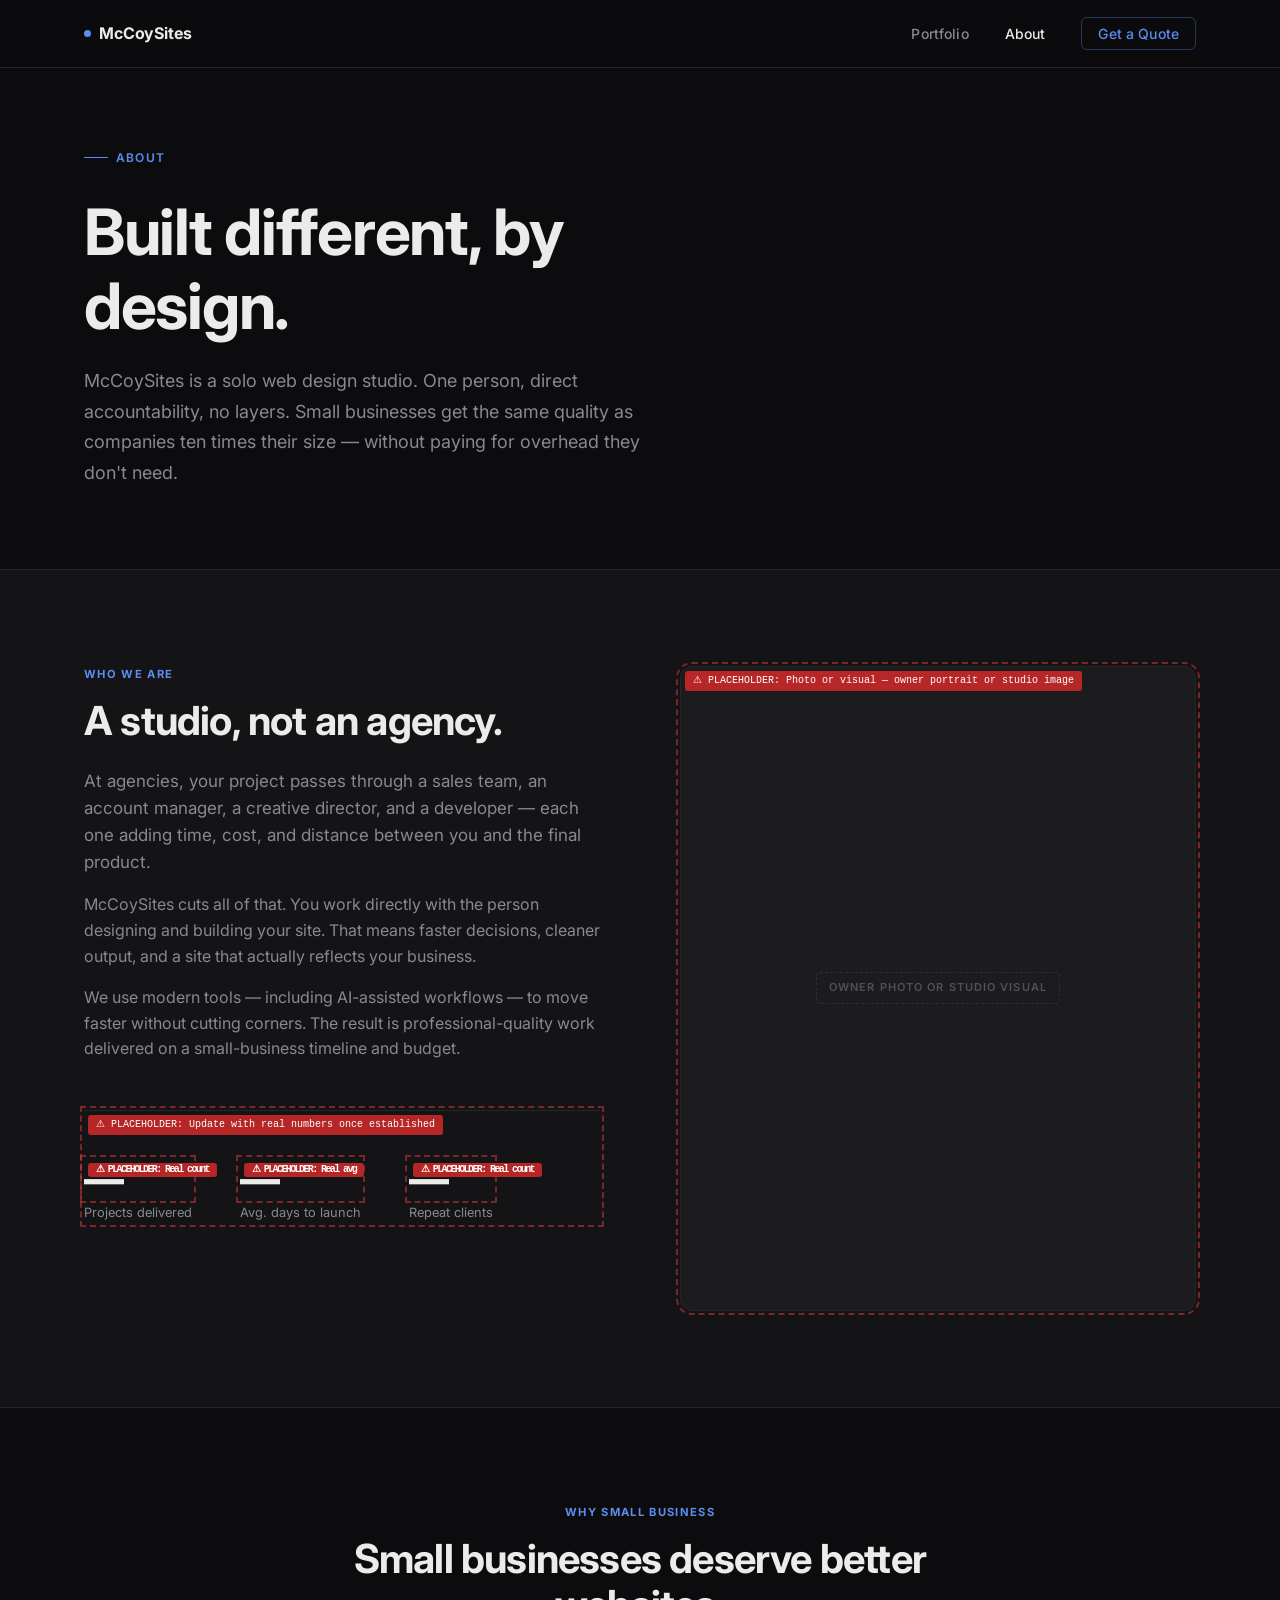
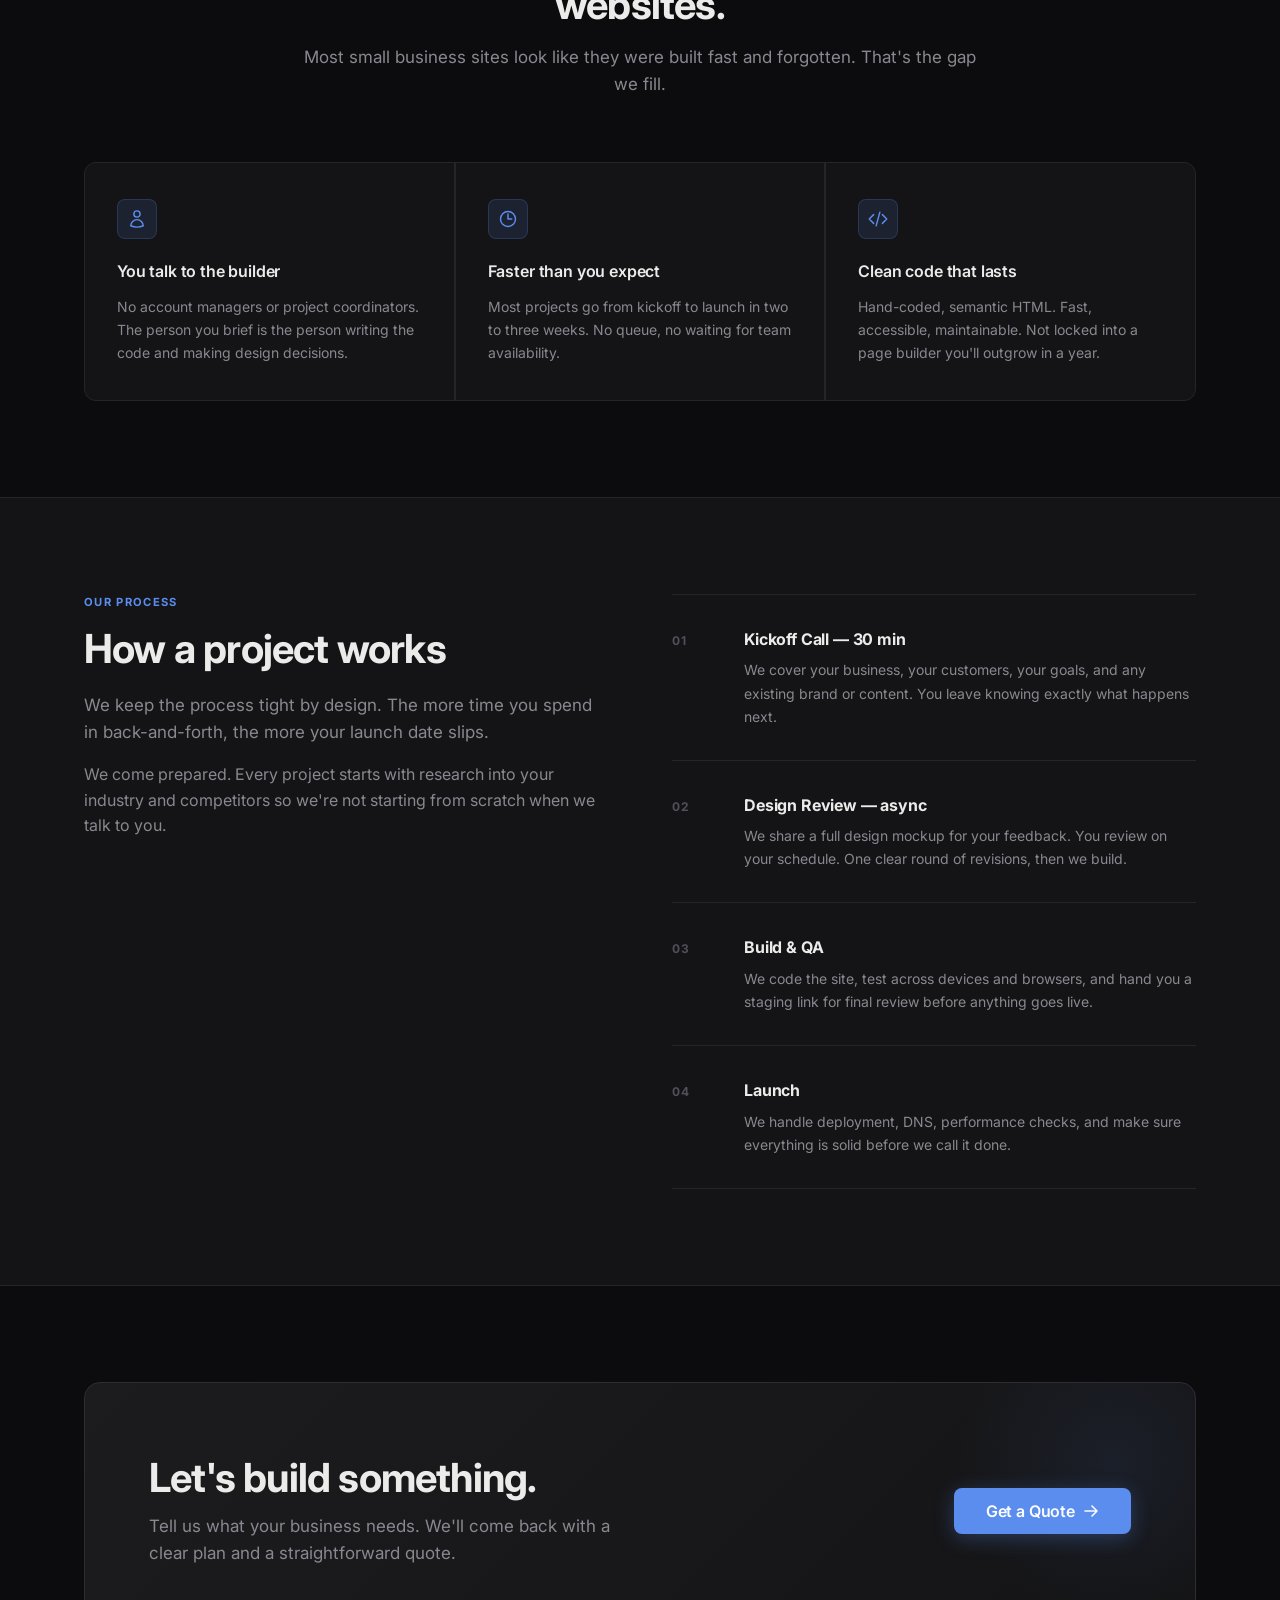
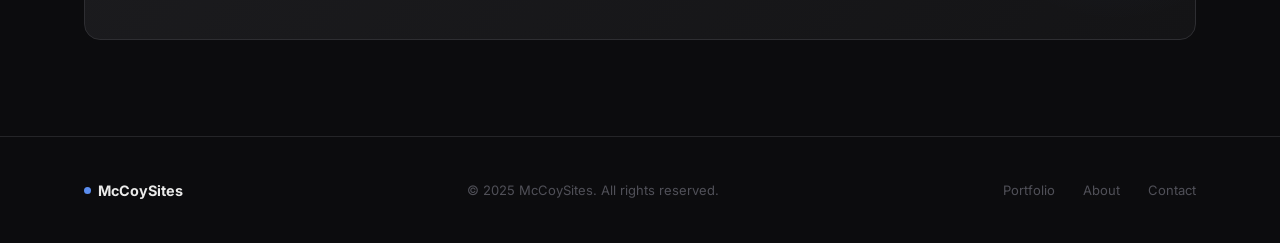
==== about.html @ e083212f "Initial build" ====
<!DOCTYPE html>
<html lang="en">
<head>
  <meta charset="UTF-8" />
  <meta name="viewport" content="width=device-width, initial-scale=1.0" />
  <title>About — McCoySites</title>
  <meta name="description" content="McCoySites is a solo web design studio serving small businesses. Clean, modern, professional builds without agency overhead." />

  <link rel="preconnect" href="https://fonts.googleapis.com" />
  <link rel="preconnect" href="https://fonts.gstatic.com" crossorigin />
  <link href="https://fonts.googleapis.com/css2?family=Inter:wght@400;500;600;700;800&display=swap" rel="stylesheet" />

  <link rel="stylesheet" href="css/styles.css" />
</head>
<body>

  <!-- ── Navigation ──────────────────────────────────────── -->
  <nav class="nav">
    <div class="container nav__inner">
      <a href="index.html" class="nav__logo">
        <span class="nav__logo-dot"></span>
        McCoySites
      </a>
      <ul class="nav__links">
        <li><a href="portfolio.html">Portfolio</a></li>
        <li><a href="about.html" class="active">About</a></li>
        <li><a href="contact.html" class="nav__cta">Get a Quote</a></li>
      </ul>
      <button class="nav__toggle" aria-label="Toggle navigation" onclick="document.querySelector('.nav__links').classList.toggle('open')">
        <span></span><span></span><span></span>
      </button>
    </div>
  </nav>

  <!-- ── About Hero ──────────────────────────────────────── -->
  <section class="about-hero">
    <div class="container">
      <span class="hero__label">About</span>
      <h1 style="margin-bottom: 24px; max-width: 16ch;">Built different, by design.</h1>
      <p style="font-size: 1.125rem; color: var(--text-2); max-width: 54ch; line-height: 1.7;">
        McCoySites is a solo web design studio. One person, direct accountability, no layers. Small businesses get the same quality as companies ten times their size — without paying for overhead they don't need.
      </p>
    </div>
  </section>

  <!-- ── Who We Are ──────────────────────────────────────── -->
  <section class="section section--alt">
    <div class="container">
      <div class="about-grid">
        <div>
          <div class="section-header__label" style="font-size: 0.7rem; font-weight: 700; letter-spacing: 0.12em; text-transform: uppercase; color: var(--accent); margin-bottom: 14px;">Who We Are</div>
          <h2 style="margin-bottom: 24px;">A studio, not an agency.</h2>
          <p style="font-size: 1.0625rem; margin-bottom: 16px;">
            At agencies, your project passes through a sales team, an account manager, a creative director, and a developer — each one adding time, cost, and distance between you and the final product.
          </p>
          <p style="margin-bottom: 16px;">
            McCoySites cuts all of that. You work directly with the person designing and building your site. That means faster decisions, cleaner output, and a site that actually reflects your business.
          </p>
          <p>
            We use modern tools — including AI-assisted workflows — to move faster without cutting corners. The result is professional-quality work delivered on a small-business timeline and budget.
          </p>

          <!-- PLACEHOLDER: Add real stats once client history exists -->
          <div class="about-stat-row" data-placeholder="Update with real numbers once established">
            <div>
              <div class="about-stat__num" data-placeholder="Real count">—</div>
              <div class="about-stat__label">Projects delivered</div>
            </div>
            <div>
              <div class="about-stat__num" data-placeholder="Real avg">—</div>
              <div class="about-stat__label">Avg. days to launch</div>
            </div>
            <div>
              <div class="about-stat__num" data-placeholder="Real count">—</div>
              <div class="about-stat__label">Repeat clients</div>
            </div>
          </div>
        </div>

        <div>
          <!-- PLACEHOLDER: Replace with a real photo or designed visual -->
          <div
            data-placeholder="Photo or visual — owner portrait or studio image"
            style="
              aspect-ratio: 4/5;
              background: var(--surface-2);
              border: 1px solid var(--border);
              border-radius: 12px;
              display: flex;
              align-items: center;
              justify-content: center;
              flex-direction: column;
              gap: 12px;
            "
          >
            <span class="placeholder-label">Owner photo or studio visual</span>
          </div>
        </div>
      </div>
    </div>
  </section>

  <!-- ── Why Small Business ───────────────────────────────── -->
  <section class="section">
    <div class="container">
      <div style="max-width: 680px; margin: 0 auto; text-align: center; margin-bottom: 64px;">
        <div class="section-header__label" style="font-size: 0.7rem; font-weight: 700; letter-spacing: 0.12em; text-transform: uppercase; color: var(--accent); margin-bottom: 14px;">Why Small Business</div>
        <h2 style="margin-bottom: 16px;">Small businesses deserve better websites.</h2>
        <p style="font-size: 1.0625rem; color: var(--text-2);">Most small business sites look like they were built fast and forgotten. That's the gap we fill.</p>
      </div>

      <div class="features">
        <div class="feature">
          <div class="feature__icon">
            <svg xmlns="http://www.w3.org/2000/svg" fill="none" viewBox="0 0 24 24" stroke="currentColor" stroke-width="1.75"><path stroke-linecap="round" stroke-linejoin="round" d="M15.75 6a3.75 3.75 0 11-7.5 0 3.75 3.75 0 017.5 0zM4.501 20.118a7.5 7.5 0 0114.998 0A17.933 17.933 0 0112 21.75c-2.676 0-5.216-.584-7.499-1.632z"/></svg>
          </div>
          <div class="feature__title">You talk to the builder</div>
          <p class="feature__body">No account managers or project coordinators. The person you brief is the person writing the code and making design decisions.</p>
        </div>
        <div class="feature">
          <div class="feature__icon">
            <svg xmlns="http://www.w3.org/2000/svg" fill="none" viewBox="0 0 24 24" stroke="currentColor" stroke-width="1.75"><path stroke-linecap="round" stroke-linejoin="round" d="M12 6v6h4.5m4.5 0a9 9 0 11-18 0 9 9 0 0118 0z"/></svg>
          </div>
          <div class="feature__title">Faster than you expect</div>
          <p class="feature__body">Most projects go from kickoff to launch in two to three weeks. No queue, no waiting for team availability.</p>
        </div>
        <div class="feature">
          <div class="feature__icon">
            <svg xmlns="http://www.w3.org/2000/svg" fill="none" viewBox="0 0 24 24" stroke="currentColor" stroke-width="1.75"><path stroke-linecap="round" stroke-linejoin="round" d="M17.25 6.75L22.5 12l-5.25 5.25m-10.5 0L1.5 12l5.25-5.25m7.5-3l-4.5 16.5"/></svg>
          </div>
          <div class="feature__title">Clean code that lasts</div>
          <p class="feature__body">Hand-coded, semantic HTML. Fast, accessible, maintainable. Not locked into a page builder you'll outgrow in a year.</p>
        </div>
      </div>
    </div>
  </section>

  <!-- ── How We Work ──────────────────────────────────────── -->
  <section class="section section--alt">
    <div class="container">
      <div class="about-grid" style="gap: 64px;">
        <div>
          <div class="section-header__label" style="font-size: 0.7rem; font-weight: 700; letter-spacing: 0.12em; text-transform: uppercase; color: var(--accent); margin-bottom: 14px;">Our Process</div>
          <h2 style="margin-bottom: 20px;">How a project works</h2>
          <p style="font-size: 1.0625rem; margin-bottom: 16px;">
            We keep the process tight by design. The more time you spend in back-and-forth, the more your launch date slips.
          </p>
          <p>
            We come prepared. Every project starts with research into your industry and competitors so we're not starting from scratch when we talk to you.
          </p>
        </div>

        <div class="about-process">
          <div class="process-step">
            <div class="process-step__num">01</div>
            <div>
              <div class="process-step__title">Kickoff Call — 30 min</div>
              <p class="process-step__body">We cover your business, your customers, your goals, and any existing brand or content. You leave knowing exactly what happens next.</p>
            </div>
          </div>
          <div class="process-step">
            <div class="process-step__num">02</div>
            <div>
              <div class="process-step__title">Design Review — async</div>
              <p class="process-step__body">We share a full design mockup for your feedback. You review on your schedule. One clear round of revisions, then we build.</p>
            </div>
          </div>
          <div class="process-step">
            <div class="process-step__num">03</div>
            <div>
              <div class="process-step__title">Build & QA</div>
              <p class="process-step__body">We code the site, test across devices and browsers, and hand you a staging link for final review before anything goes live.</p>
            </div>
          </div>
          <div class="process-step">
            <div class="process-step__num">04</div>
            <div>
              <div class="process-step__title">Launch</div>
              <p class="process-step__body">We handle deployment, DNS, performance checks, and make sure everything is solid before we call it done.</p>
            </div>
          </div>
        </div>
      </div>
    </div>
  </section>

  <!-- ── CTA ─────────────────────────────────────────────── -->
  <section class="section">
    <div class="container">
      <div class="cta-band">
        <div class="cta-band__text">
          <h2>Let's build something.</h2>
          <p>Tell us what your business needs. We'll come back with a clear plan and a straightforward quote.</p>
        </div>
        <a href="contact.html" class="btn btn--primary btn--lg" style="white-space: nowrap; flex-shrink: 0;">
          Get a Quote
          <svg xmlns="http://www.w3.org/2000/svg" fill="none" viewBox="0 0 24 24" stroke="currentColor" stroke-width="2.5"><path stroke-linecap="round" stroke-linejoin="round" d="M13.5 4.5L21 12m0 0l-7.5 7.5M21 12H3"/></svg>
        </a>
      </div>
    </div>
  </section>

  <!-- ── Footer ───────────────────────────────────────────── -->
  <footer class="footer">
    <div class="container footer__inner">
      <div class="footer__logo">
        <span class="nav__logo-dot"></span>
        McCoySites
      </div>
      <p class="footer__copy">© 2025 McCoySites. All rights reserved.</p>
      <ul class="footer__links">
        <li><a href="portfolio.html">Portfolio</a></li>
        <li><a href="about.html">About</a></li>
        <li><a href="contact.html">Contact</a></li>
      </ul>
    </div>
  </footer>

</body>
</html>
---- css/styles.css ----
/* ============================================================
   McCoySites — Global Stylesheet
   Stack: Plain HTML/CSS · Static · Cloudflare Pages
   ============================================================ */

/* ── Reset & Base ─────────────────────────────────────────── */
*, *::before, *::after {
  box-sizing: border-box;
  margin: 0;
  padding: 0;
}

:root {
  /* Color palette */
  --bg:           #0c0c0e;
  --surface:      #141416;
  --surface-2:    #1c1c1f;
  --border:       #252528;
  --border-light: #2e2e32;
  --text:         #ebebea;
  --text-2:       #888890;
  --text-3:       #505058;
  --accent:       #5b8dee;
  --accent-dim:   #3a6bcc;
  --accent-glow:  rgba(91, 141, 238, 0.12);

  /* Typography */
  --font:         'Inter', system-ui, -apple-system, sans-serif;
  --mono:         'JetBrains Mono', 'Fira Code', monospace;

  /* Spacing */
  --max-w:        1160px;
  --nav-h:        68px;
  --section-pad:  96px;

  /* Transitions */
  --ease:         cubic-bezier(0.22, 1, 0.36, 1);
}

html {
  font-size: 16px;
  scroll-behavior: smooth;
}

body {
  font-family: var(--font);
  background: var(--bg);
  color: var(--text);
  line-height: 1.6;
  -webkit-font-smoothing: antialiased;
  min-height: 100vh;
}

img {
  display: block;
  max-width: 100%;
}

a {
  color: inherit;
  text-decoration: none;
}

/* ── Typography ───────────────────────────────────────────── */
h1, h2, h3, h4 {
  font-weight: 700;
  line-height: 1.15;
  letter-spacing: -0.02em;
}

h1 { font-size: clamp(2.4rem, 5.5vw, 4rem); }
h2 { font-size: clamp(1.75rem, 3.5vw, 2.5rem); }
h3 { font-size: clamp(1.2rem, 2vw, 1.5rem); }
h4 { font-size: 1rem; letter-spacing: 0.06em; text-transform: uppercase; }

p {
  color: var(--text-2);
  max-width: 62ch;
}

/* ── Layout Utilities ─────────────────────────────────────── */
.container {
  width: 100%;
  max-width: var(--max-w);
  margin: 0 auto;
  padding: 0 24px;
}

.section {
  padding: var(--section-pad) 0;
}

.section--alt {
  background: var(--surface);
  border-top: 1px solid var(--border);
  border-bottom: 1px solid var(--border);
}

/* ── Navigation ───────────────────────────────────────────── */
.nav {
  position: fixed;
  top: 0;
  left: 0;
  right: 0;
  z-index: 100;
  height: var(--nav-h);
  background: rgba(12, 12, 14, 0.88);
  backdrop-filter: blur(16px);
  -webkit-backdrop-filter: blur(16px);
  border-bottom: 1px solid var(--border);
}

.nav__inner {
  display: flex;
  align-items: center;
  justify-content: space-between;
  height: 100%;
}

.nav__logo {
  font-size: 1rem;
  font-weight: 700;
  letter-spacing: -0.01em;
  color: var(--text);
  display: flex;
  align-items: center;
  gap: 8px;
}

.nav__logo-dot {
  width: 7px;
  height: 7px;
  border-radius: 50%;
  background: var(--accent);
  display: inline-block;
}

.nav__links {
  display: flex;
  align-items: center;
  gap: 36px;
  list-style: none;
}

.nav__links a {
  font-size: 0.875rem;
  font-weight: 500;
  color: var(--text-2);
  letter-spacing: 0.01em;
  transition: color 0.2s;
}

.nav__links a:hover,
.nav__links a.active {
  color: var(--text);
}

.nav__cta {
  font-size: 0.8125rem;
  font-weight: 600;
  color: var(--accent) !important;
  border: 1px solid rgba(91, 141, 238, 0.35);
  padding: 7px 16px;
  border-radius: 6px;
  transition: background 0.2s, border-color 0.2s !important;
}

.nav__cta:hover {
  background: var(--accent-glow) !important;
  border-color: var(--accent) !important;
}

/* Mobile nav toggle */
.nav__toggle {
  display: none;
  flex-direction: column;
  gap: 5px;
  background: none;
  border: none;
  cursor: pointer;
  padding: 4px;
}

.nav__toggle span {
  display: block;
  width: 22px;
  height: 2px;
  background: var(--text);
  border-radius: 2px;
  transition: transform 0.25s var(--ease), opacity 0.2s;
}

/* ── Hero ─────────────────────────────────────────────────── */
.hero {
  padding-top: calc(var(--nav-h) + 80px);
  padding-bottom: 100px;
  position: relative;
  overflow: hidden;
}

.hero::before {
  content: '';
  position: absolute;
  top: -160px;
  right: -200px;
  width: 640px;
  height: 640px;
  background: radial-gradient(circle, rgba(91, 141, 238, 0.07) 0%, transparent 70%);
  pointer-events: none;
}

.hero__label {
  display: inline-flex;
  align-items: center;
  gap: 8px;
  font-size: 0.75rem;
  font-weight: 600;
  letter-spacing: 0.1em;
  text-transform: uppercase;
  color: var(--accent);
  margin-bottom: 28px;
}

.hero__label::before {
  content: '';
  display: block;
  width: 24px;
  height: 1px;
  background: var(--accent);
}

.hero__headline {
  margin-bottom: 24px;
  max-width: 14ch;
}

.hero__headline em {
  font-style: normal;
  color: var(--accent);
}

.hero__sub {
  font-size: clamp(1rem, 1.6vw, 1.2rem);
  color: var(--text-2);
  margin-bottom: 48px;
  max-width: 50ch;
}

.hero__actions {
  display: flex;
  align-items: center;
  gap: 20px;
  flex-wrap: wrap;
}

/* ── Buttons ──────────────────────────────────────────────── */
.btn {
  display: inline-flex;
  align-items: center;
  gap: 8px;
  font-family: var(--font);
  font-size: 0.9375rem;
  font-weight: 600;
  border-radius: 8px;
  padding: 13px 26px;
  border: none;
  cursor: pointer;
  transition: transform 0.2s var(--ease), box-shadow 0.2s, background 0.2s;
  letter-spacing: -0.01em;
  line-height: 1;
}

.btn:hover {
  transform: translateY(-1px);
}

.btn--primary {
  background: var(--accent);
  color: #fff;
  box-shadow: 0 4px 20px rgba(91, 141, 238, 0.3);
}

.btn--primary:hover {
  background: #6e9ef5;
  box-shadow: 0 6px 28px rgba(91, 141, 238, 0.4);
}

.btn--ghost {
  background: transparent;
  color: var(--text-2);
  border: 1px solid var(--border-light);
}

.btn--ghost:hover {
  background: var(--surface-2);
  color: var(--text);
  border-color: var(--text-3);
}

.btn--lg {
  font-size: 1rem;
  padding: 15px 32px;
}

/* Arrow icon inside button */
.btn svg {
  width: 16px;
  height: 16px;
  transition: transform 0.2s;
}

.btn:hover svg {
  transform: translateX(3px);
}

/* ── Value Props / Features Grid ──────────────────────────── */
.features {
  display: grid;
  grid-template-columns: repeat(3, 1fr);
  gap: 2px;
  margin-top: 64px;
  border: 1px solid var(--border);
  border-radius: 12px;
  overflow: hidden;
  background: var(--border);
}

.feature {
  background: var(--surface);
  padding: 36px 32px;
  transition: background 0.2s;
}

.feature:hover {
  background: var(--surface-2);
}

.feature__icon {
  width: 40px;
  height: 40px;
  border-radius: 8px;
  background: var(--accent-glow);
  border: 1px solid rgba(91, 141, 238, 0.2);
  display: flex;
  align-items: center;
  justify-content: center;
  margin-bottom: 20px;
  color: var(--accent);
}

.feature__icon svg {
  width: 20px;
  height: 20px;
}

.feature__title {
  font-size: 1rem;
  font-weight: 600;
  color: var(--text);
  margin-bottom: 10px;
  letter-spacing: -0.01em;
}

.feature__body {
  font-size: 0.875rem;
  color: var(--text-2);
  line-height: 1.65;
  max-width: none;
}

/* ── Section Headers ──────────────────────────────────────── */
.section-header {
  margin-bottom: 56px;
}

.section-header__label {
  font-size: 0.7rem;
  font-weight: 700;
  letter-spacing: 0.12em;
  text-transform: uppercase;
  color: var(--accent);
  margin-bottom: 14px;
}

.section-header__title {
  margin-bottom: 16px;
}

.section-header__body {
  font-size: 1.0625rem;
  color: var(--text-2);
}

/* ── Portfolio Grid ───────────────────────────────────────── */
.portfolio-grid {
  display: grid;
  grid-template-columns: repeat(12, 1fr);
  gap: 20px;
}

.portfolio-card {
  background: var(--surface);
  border: 1px solid var(--border);
  border-radius: 12px;
  overflow: hidden;
  transition: border-color 0.25s, transform 0.25s var(--ease);
  cursor: pointer;
}

.portfolio-card:hover {
  border-color: var(--border-light);
  transform: translateY(-3px);
}

.portfolio-card:nth-child(1) { grid-column: span 7; }
.portfolio-card:nth-child(2) { grid-column: span 5; }
.portfolio-card:nth-child(3) { grid-column: span 5; }
.portfolio-card:nth-child(4) { grid-column: span 7; }

/* On portfolio page: all equal */
.portfolio-grid--equal .portfolio-card {
  grid-column: span 4;
}

.portfolio-card__thumb {
  width: 100%;
  aspect-ratio: 16/9;
  background: var(--surface-2);
  position: relative;
  overflow: hidden;
  border-bottom: 1px solid var(--border);
}

/* Placeholder thumbnail styling */
.portfolio-card__thumb--placeholder {
  display: flex;
  align-items: center;
  justify-content: center;
  flex-direction: column;
  gap: 10px;
}

.placeholder-label {
  font-size: 0.6875rem;
  font-weight: 600;
  letter-spacing: 0.1em;
  text-transform: uppercase;
  color: var(--text-3);
  border: 1px dashed var(--border-light);
  padding: 6px 12px;
  border-radius: 4px;
}

.portfolio-card__body {
  padding: 24px;
}

.portfolio-card__category {
  font-size: 0.7rem;
  font-weight: 700;
  letter-spacing: 0.1em;
  text-transform: uppercase;
  color: var(--accent);
  margin-bottom: 8px;
}

.portfolio-card__title {
  font-size: 1.1rem;
  font-weight: 700;
  color: var(--text);
  margin-bottom: 8px;
  letter-spacing: -0.02em;
}

.portfolio-card__desc {
  font-size: 0.875rem;
  color: var(--text-2);
  line-height: 1.6;
  max-width: none;
}

.portfolio-card__link {
  display: inline-flex;
  align-items: center;
  gap: 6px;
  font-size: 0.8125rem;
  font-weight: 600;
  color: var(--accent);
  margin-top: 16px;
  transition: gap 0.2s;
}

.portfolio-card__link:hover {
  gap: 10px;
}

/* ── CTA Band ─────────────────────────────────────────────── */
.cta-band {
  border-radius: 16px;
  background: linear-gradient(135deg, var(--surface-2) 0%, var(--surface) 100%);
  border: 1px solid var(--border-light);
  padding: 72px 64px;
  display: flex;
  align-items: center;
  justify-content: space-between;
  gap: 40px;
  position: relative;
  overflow: hidden;
}

.cta-band::before {
  content: '';
  position: absolute;
  top: -80px;
  right: -80px;
  width: 320px;
  height: 320px;
  background: radial-gradient(circle, rgba(91, 141, 238, 0.08) 0%, transparent 70%);
  pointer-events: none;
}

.cta-band__text {
  max-width: 480px;
}

.cta-band__text h2 {
  margin-bottom: 12px;
}

.cta-band__text p {
  font-size: 1.0625rem;
}

/* ── About Page ───────────────────────────────────────────── */
.about-hero {
  padding-top: calc(var(--nav-h) + 72px);
  padding-bottom: 80px;
}

.about-grid {
  display: grid;
  grid-template-columns: 1fr 1fr;
  gap: 80px;
  align-items: start;
}

.about-stat-row {
  display: flex;
  gap: 48px;
  margin-top: 48px;
  padding-top: 48px;
  border-top: 1px solid var(--border);
}

.about-stat__num {
  font-size: 2.5rem;
  font-weight: 800;
  letter-spacing: -0.04em;
  color: var(--text);
  line-height: 1;
  margin-bottom: 4px;
}

.about-stat__label {
  font-size: 0.8rem;
  color: var(--text-2);
}

.about-process {
  display: flex;
  flex-direction: column;
  gap: 0;
}

.process-step {
  display: grid;
  grid-template-columns: 48px 1fr;
  gap: 24px;
  padding: 32px 0;
  border-bottom: 1px solid var(--border);
}

.process-step:first-child {
  border-top: 1px solid var(--border);
}

.process-step__num {
  font-size: 0.75rem;
  font-weight: 700;
  letter-spacing: 0.08em;
  color: var(--text-3);
  padding-top: 4px;
}

.process-step__title {
  font-size: 1rem;
  font-weight: 700;
  color: var(--text);
  margin-bottom: 6px;
  letter-spacing: -0.01em;
}

.process-step__body {
  font-size: 0.875rem;
  color: var(--text-2);
  line-height: 1.65;
  max-width: none;
}

/* ── Contact Page ─────────────────────────────────────────── */
.contact-hero {
  padding-top: calc(var(--nav-h) + 72px);
  padding-bottom: 80px;
}

.contact-layout {
  display: grid;
  grid-template-columns: 1fr 1.5fr;
  gap: 80px;
  align-items: start;
}

.contact-aside__item {
  padding: 28px 0;
  border-bottom: 1px solid var(--border);
}

.contact-aside__item:first-child {
  border-top: 1px solid var(--border);
}

.contact-aside__label {
  font-size: 0.7rem;
  font-weight: 700;
  letter-spacing: 0.1em;
  text-transform: uppercase;
  color: var(--text-3);
  margin-bottom: 8px;
}

.contact-aside__value {
  font-size: 0.9375rem;
  color: var(--text);
  font-weight: 500;
}

/* ── Form ─────────────────────────────────────────────────── */
.form {
  display: flex;
  flex-direction: column;
  gap: 20px;
}

.form-row {
  display: grid;
  grid-template-columns: 1fr 1fr;
  gap: 16px;
}

.form-field {
  display: flex;
  flex-direction: column;
  gap: 8px;
}

.form-field label {
  font-size: 0.8125rem;
  font-weight: 600;
  color: var(--text-2);
  letter-spacing: 0.01em;
}

.form-field input,
.form-field textarea,
.form-field select {
  font-family: var(--font);
  font-size: 0.9375rem;
  background: var(--surface);
  border: 1px solid var(--border-light);
  border-radius: 8px;
  color: var(--text);
  padding: 12px 16px;
  outline: none;
  transition: border-color 0.2s, box-shadow 0.2s;
  width: 100%;
  -webkit-appearance: none;
}

.form-field input::placeholder,
.form-field textarea::placeholder {
  color: var(--text-3);
}

.form-field input:focus,
.form-field textarea:focus,
.form-field select:focus {
  border-color: var(--accent);
  box-shadow: 0 0 0 3px var(--accent-glow);
}

.form-field textarea {
  min-height: 160px;
  resize: vertical;
  line-height: 1.6;
}

.form-field select option {
  background: var(--surface-2);
}

.form__note {
  font-size: 0.8125rem;
  color: var(--text-3);
  max-width: none;
}

/* ── Portfolio Page ───────────────────────────────────────── */
.portfolio-hero {
  padding-top: calc(var(--nav-h) + 72px);
  padding-bottom: 64px;
}

.portfolio-filter {
  display: flex;
  gap: 8px;
  margin-bottom: 48px;
  flex-wrap: wrap;
}

.filter-btn {
  font-family: var(--font);
  font-size: 0.8125rem;
  font-weight: 600;
  color: var(--text-2);
  background: var(--surface);
  border: 1px solid var(--border);
  border-radius: 6px;
  padding: 7px 16px;
  cursor: pointer;
  transition: color 0.2s, background 0.2s, border-color 0.2s;
}

.filter-btn:hover,
.filter-btn.active {
  color: var(--text);
  background: var(--surface-2);
  border-color: var(--border-light);
}

.filter-btn.active {
  color: var(--accent);
  border-color: rgba(91, 141, 238, 0.4);
}

/* ── Footer ───────────────────────────────────────────────── */
.footer {
  border-top: 1px solid var(--border);
  padding: 40px 0;
  margin-top: auto;
}

.footer__inner {
  display: flex;
  align-items: center;
  justify-content: space-between;
  gap: 24px;
  flex-wrap: wrap;
}

.footer__logo {
  font-size: 0.9rem;
  font-weight: 700;
  color: var(--text);
  display: flex;
  align-items: center;
  gap: 7px;
}

.footer__copy {
  font-size: 0.8125rem;
  color: var(--text-3);
  max-width: none;
}

.footer__links {
  display: flex;
  gap: 28px;
  list-style: none;
}

.footer__links a {
  font-size: 0.8125rem;
  color: var(--text-3);
  transition: color 0.2s;
}

.footer__links a:hover {
  color: var(--text-2);
}

/* ── Divider ──────────────────────────────────────────────── */
.divider {
  border: none;
  border-top: 1px solid var(--border);
  margin: 0;
}

/* ── Placeholder notices ──────────────────────────────────── */
/* Red indicator so nothing fake ships accidentally */
[data-placeholder] {
  outline: 2px dashed rgba(220, 60, 60, 0.5);
  outline-offset: 2px;
  position: relative;
}

[data-placeholder]::after {
  content: '⚠ PLACEHOLDER: ' attr(data-placeholder);
  position: absolute;
  top: 4px;
  left: 4px;
  font-family: var(--mono);
  font-size: 10px;
  background: rgba(200, 40, 40, 0.9);
  color: #fff;
  padding: 2px 8px;
  border-radius: 3px;
  z-index: 10;
  white-space: nowrap;
  pointer-events: none;
}

/* ── Responsive ───────────────────────────────────────────── */
@media (max-width: 900px) {
  :root {
    --section-pad: 64px;
  }

  .features {
    grid-template-columns: 1fr;
  }

  .portfolio-grid .portfolio-card:nth-child(n) {
    grid-column: span 12;
  }

  .portfolio-grid--equal .portfolio-card {
    grid-column: span 6;
  }

  .about-grid,
  .contact-layout {
    grid-template-columns: 1fr;
    gap: 48px;
  }

  .cta-band {
    flex-direction: column;
    padding: 48px 36px;
  }

  .about-stat-row {
    gap: 32px;
  }
}

@media (max-width: 640px) {
  :root {
    --section-pad: 48px;
    --nav-h: 60px;
  }

  .nav__links {
    display: none;
    position: fixed;
    top: var(--nav-h);
    left: 0;
    right: 0;
    background: var(--bg);
    border-bottom: 1px solid var(--border);
    flex-direction: column;
    gap: 0;
    padding: 8px 0;
    align-items: stretch;
  }

  .nav__links.open {
    display: flex;
  }

  .nav__links li a {
    display: block;
    padding: 14px 24px;
    border-bottom: 1px solid var(--border);
  }

  .nav__links li:last-child a {
    border: none;
    margin: 8px 16px;
    text-align: center;
  }

  .nav__toggle {
    display: flex;
  }

  .portfolio-grid--equal .portfolio-card {
    grid-column: span 12;
  }

  .form-row {
    grid-template-columns: 1fr;
  }

  .cta-band {
    padding: 40px 24px;
  }

  .about-stat-row {
    flex-direction: column;
    gap: 24px;
  }
}
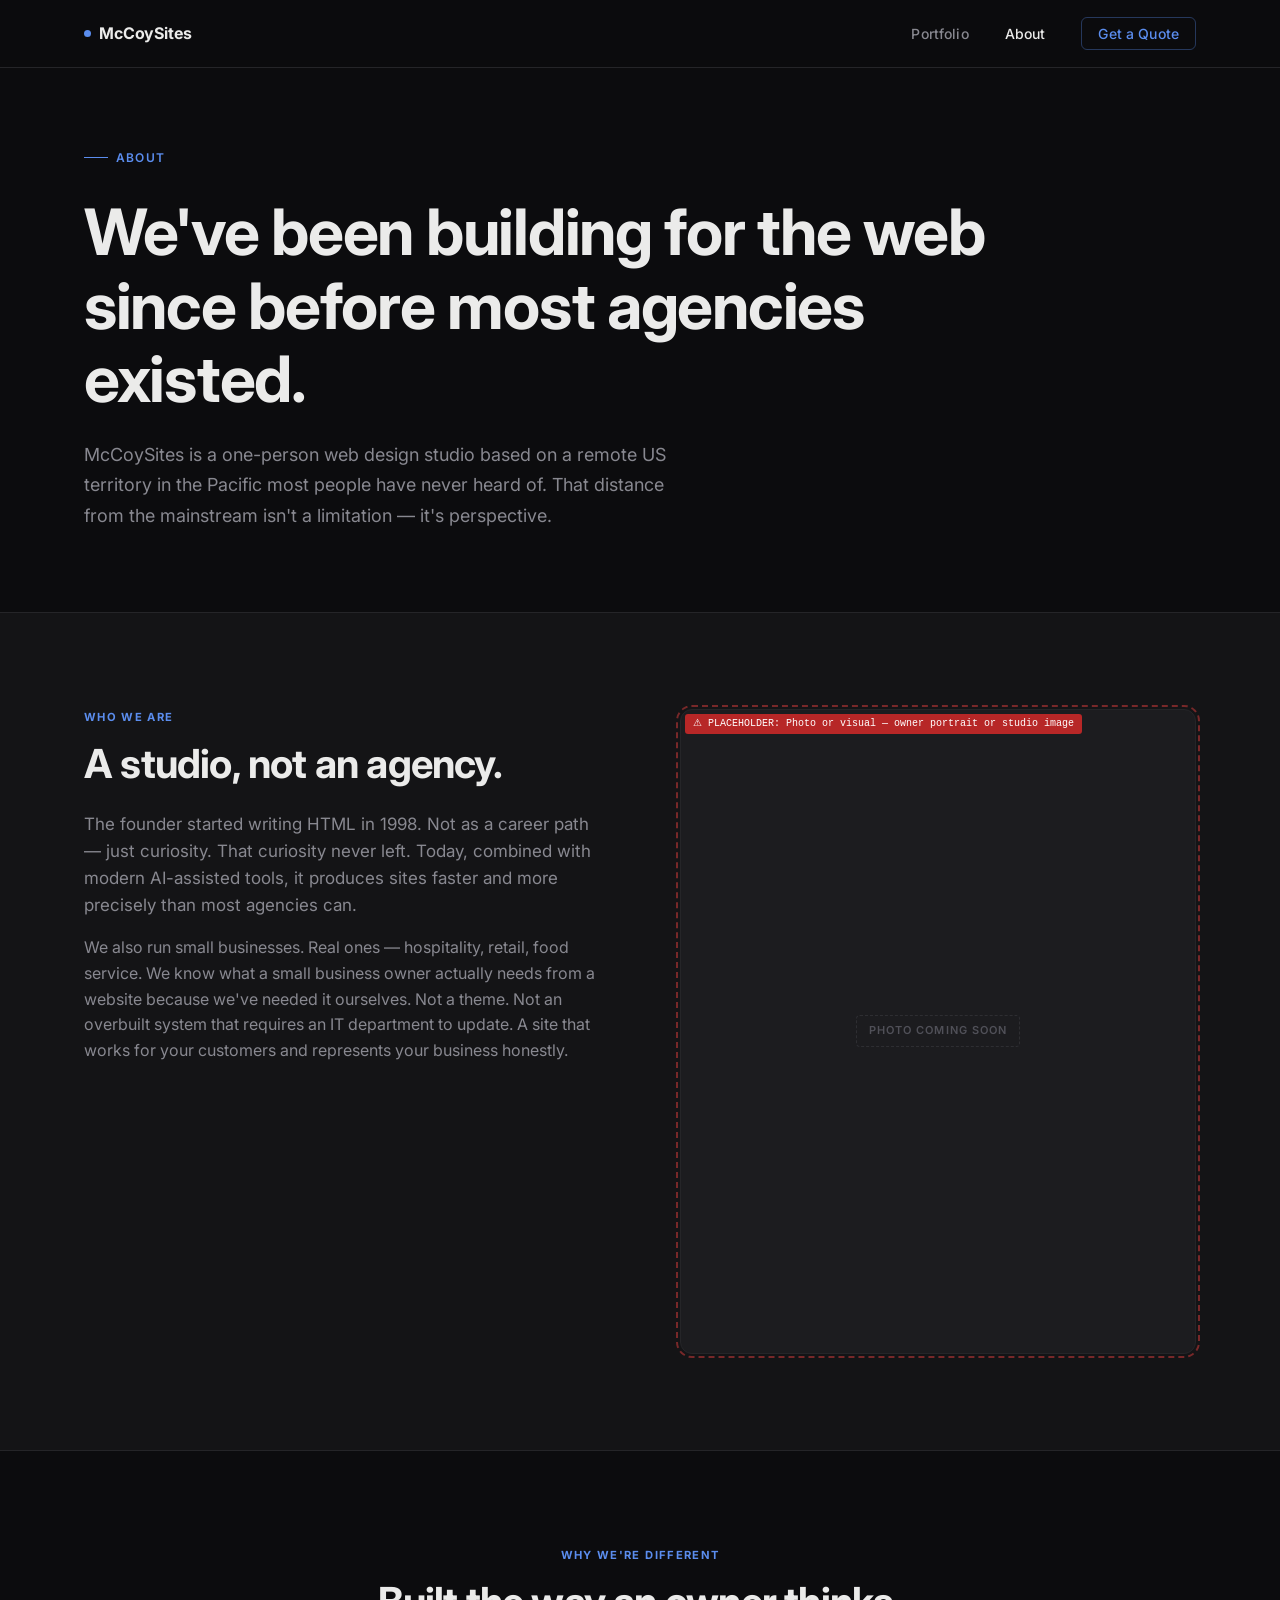
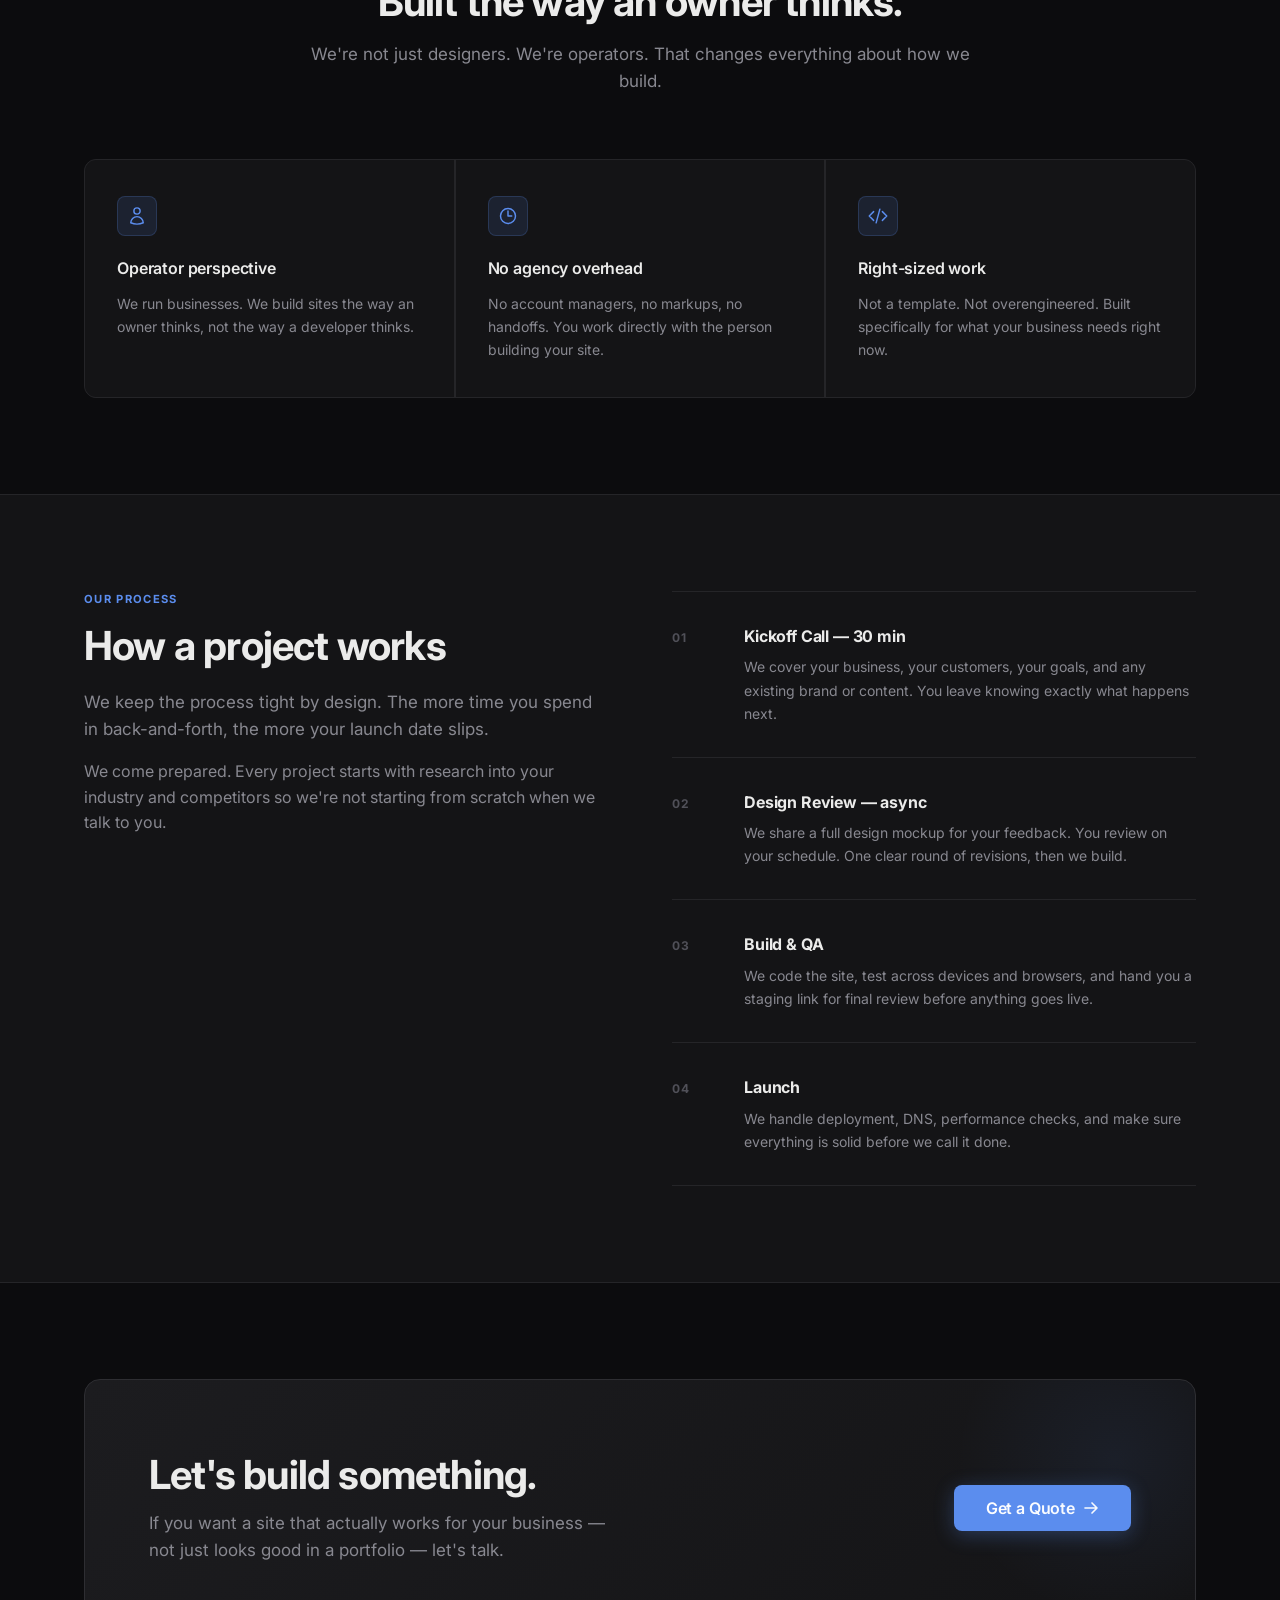
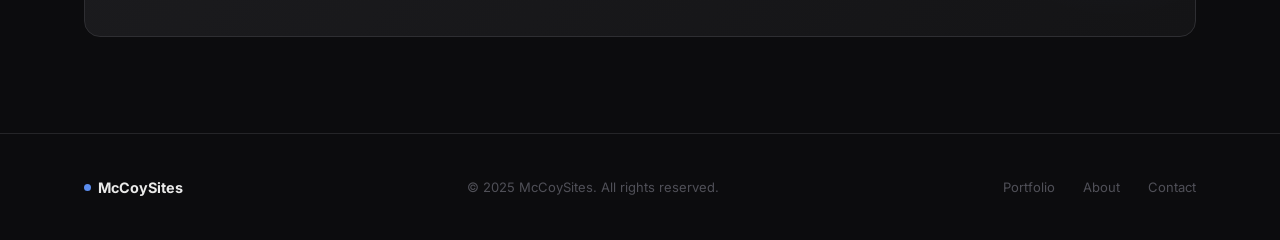
==== commit 0cee7d6b: "About Page updated" ====
--- a/about.html
+++ b/about.html
@@ -4,7 +4,7 @@
   <meta charset="UTF-8" />
   <meta name="viewport" content="width=device-width, initial-scale=1.0" />
   <title>About — McCoySites</title>
-  <meta name="description" content="McCoySites is a solo web design studio serving small businesses. Clean, modern, professional builds without agency overhead." />
+  <meta name="description" content="McCoySites is a one-person web design studio. Building for the web since 1998. No agency overhead — you work directly with the person building your site." />
 
   <link rel="preconnect" href="https://fonts.googleapis.com" />
   <link rel="preconnect" href="https://fonts.gstatic.com" crossorigin />
@@ -36,9 +36,9 @@
   <section class="about-hero">
     <div class="container">
       <span class="hero__label">About</span>
-      <h1 style="margin-bottom: 24px; max-width: 16ch;">Built different, by design.</h1>
+      <h1 style="margin-bottom: 24px; max-width: 22ch;">We've been building for the web since before most agencies existed.</h1>
       <p style="font-size: 1.125rem; color: var(--text-2); max-width: 54ch; line-height: 1.7;">
-        McCoySites is a solo web design studio. One person, direct accountability, no layers. Small businesses get the same quality as companies ten times their size — without paying for overhead they don't need.
+        McCoySites is a one-person web design studio based on a remote US territory in the Pacific most people have never heard of. That distance from the mainstream isn't a limitation — it's perspective.
       </p>
     </div>
   </section>
@@ -51,30 +51,11 @@
           <div class="section-header__label" style="font-size: 0.7rem; font-weight: 700; letter-spacing: 0.12em; text-transform: uppercase; color: var(--accent); margin-bottom: 14px;">Who We Are</div>
           <h2 style="margin-bottom: 24px;">A studio, not an agency.</h2>
           <p style="font-size: 1.0625rem; margin-bottom: 16px;">
-            At agencies, your project passes through a sales team, an account manager, a creative director, and a developer — each one adding time, cost, and distance between you and the final product.
-          </p>
-          <p style="margin-bottom: 16px;">
-            McCoySites cuts all of that. You work directly with the person designing and building your site. That means faster decisions, cleaner output, and a site that actually reflects your business.
+            The founder started writing HTML in 1998. Not as a career path — just curiosity. That curiosity never left. Today, combined with modern AI-assisted tools, it produces sites faster and more precisely than most agencies can.
           </p>
           <p>
-            We use modern tools — including AI-assisted workflows — to move faster without cutting corners. The result is professional-quality work delivered on a small-business timeline and budget.
-          </p>
-
-          <!-- PLACEHOLDER: Add real stats once client history exists -->
-          <div class="about-stat-row" data-placeholder="Update with real numbers once established">
-            <div>
-              <div class="about-stat__num" data-placeholder="Real count">—</div>
-              <div class="about-stat__label">Projects delivered</div>
-            </div>
-            <div>
-              <div class="about-stat__num" data-placeholder="Real avg">—</div>
-              <div class="about-stat__label">Avg. days to launch</div>
-            </div>
-            <div>
-              <div class="about-stat__num" data-placeholder="Real count">—</div>
-              <div class="about-stat__label">Repeat clients</div>
-            </div>
-          </div>
+            We also run small businesses. Real ones — hospitality, retail, food service. We know what a small business owner actually needs from a website because we've needed it ourselves. Not a theme. Not an overbuilt system that requires an IT department to update. A site that works for your customers and represents your business honestly.
+          </p>
         </div>
 
         <div>
@@ -93,7 +74,7 @@
               gap: 12px;
             "
           >
-            <span class="placeholder-label">Owner photo or studio visual</span>
+            <span class="placeholder-label">Photo coming soon</span>
           </div>
         </div>
       </div>
@@ -104,9 +85,9 @@
   <section class="section">
     <div class="container">
       <div style="max-width: 680px; margin: 0 auto; text-align: center; margin-bottom: 64px;">
-        <div class="section-header__label" style="font-size: 0.7rem; font-weight: 700; letter-spacing: 0.12em; text-transform: uppercase; color: var(--accent); margin-bottom: 14px;">Why Small Business</div>
-        <h2 style="margin-bottom: 16px;">Small businesses deserve better websites.</h2>
-        <p style="font-size: 1.0625rem; color: var(--text-2);">Most small business sites look like they were built fast and forgotten. That's the gap we fill.</p>
+        <div class="section-header__label" style="font-size: 0.7rem; font-weight: 700; letter-spacing: 0.12em; text-transform: uppercase; color: var(--accent); margin-bottom: 14px;">Why We're Different</div>
+        <h2 style="margin-bottom: 16px;">Built the way an owner thinks.</h2>
+        <p style="font-size: 1.0625rem; color: var(--text-2);">We're not just designers. We're operators. That changes everything about how we build.</p>
       </div>
 
       <div class="features">
@@ -114,22 +95,22 @@
           <div class="feature__icon">
             <svg xmlns="http://www.w3.org/2000/svg" fill="none" viewBox="0 0 24 24" stroke="currentColor" stroke-width="1.75"><path stroke-linecap="round" stroke-linejoin="round" d="M15.75 6a3.75 3.75 0 11-7.5 0 3.75 3.75 0 017.5 0zM4.501 20.118a7.5 7.5 0 0114.998 0A17.933 17.933 0 0112 21.75c-2.676 0-5.216-.584-7.499-1.632z"/></svg>
           </div>
-          <div class="feature__title">You talk to the builder</div>
-          <p class="feature__body">No account managers or project coordinators. The person you brief is the person writing the code and making design decisions.</p>
+          <div class="feature__title">Operator perspective</div>
+          <p class="feature__body">We run businesses. We build sites the way an owner thinks, not the way a developer thinks.</p>
         </div>
         <div class="feature">
           <div class="feature__icon">
             <svg xmlns="http://www.w3.org/2000/svg" fill="none" viewBox="0 0 24 24" stroke="currentColor" stroke-width="1.75"><path stroke-linecap="round" stroke-linejoin="round" d="M12 6v6h4.5m4.5 0a9 9 0 11-18 0 9 9 0 0118 0z"/></svg>
           </div>
-          <div class="feature__title">Faster than you expect</div>
-          <p class="feature__body">Most projects go from kickoff to launch in two to three weeks. No queue, no waiting for team availability.</p>
+          <div class="feature__title">No agency overhead</div>
+          <p class="feature__body">No account managers, no markups, no handoffs. You work directly with the person building your site.</p>
         </div>
         <div class="feature">
           <div class="feature__icon">
             <svg xmlns="http://www.w3.org/2000/svg" fill="none" viewBox="0 0 24 24" stroke="currentColor" stroke-width="1.75"><path stroke-linecap="round" stroke-linejoin="round" d="M17.25 6.75L22.5 12l-5.25 5.25m-10.5 0L1.5 12l5.25-5.25m7.5-3l-4.5 16.5"/></svg>
           </div>
-          <div class="feature__title">Clean code that lasts</div>
-          <p class="feature__body">Hand-coded, semantic HTML. Fast, accessible, maintainable. Not locked into a page builder you'll outgrow in a year.</p>
+          <div class="feature__title">Right-sized work</div>
+          <p class="feature__body">Not a template. Not overengineered. Built specifically for what your business needs right now.</p>
         </div>
       </div>
     </div>
@@ -190,7 +171,7 @@
       <div class="cta-band">
         <div class="cta-band__text">
           <h2>Let's build something.</h2>
-          <p>Tell us what your business needs. We'll come back with a clear plan and a straightforward quote.</p>
+          <p>If you want a site that actually works for your business — not just looks good in a portfolio — let's talk.</p>
         </div>
         <a href="contact.html" class="btn btn--primary btn--lg" style="white-space: nowrap; flex-shrink: 0;">
           Get a Quote
--- a/css/styles.css
+++ b/css/styles.css
@@ -424,12 +424,18 @@
 
 .portfolio-card__thumb {
   width: 100%;
-  aspect-ratio: 16/9;
-  background: var(--surface-2);
-  position: relative;
+  aspect-ratio: 16 / 9;
   overflow: hidden;
-  border-bottom: 1px solid var(--border);
-}
+}
+
+.portfolio-card__thumb img {
+  width: 100%;
+  height: 100%;
+  object-fit: cover;
+  object-position: center top;
+  display: block;
+}
+
 
 /* Placeholder thumbnail styling */
 .portfolio-card__thumb--placeholder {
@@ -829,7 +835,22 @@
   pointer-events: none;
 }
 
+/* ── How It Works (index) ─────────────────────────────────── */
+.how-it-works-grid {
+  display: grid;
+  grid-template-columns: 1fr 1fr;
+  gap: 80px;
+  align-items: center;
+}
+
 /* ── Responsive ───────────────────────────────────────────── */
+@media (max-width: 768px) {
+  .how-it-works-grid {
+    grid-template-columns: 1fr;
+    gap: 48px;
+  }
+}
+
 @media (max-width: 900px) {
   :root {
     --section-pad: 64px;
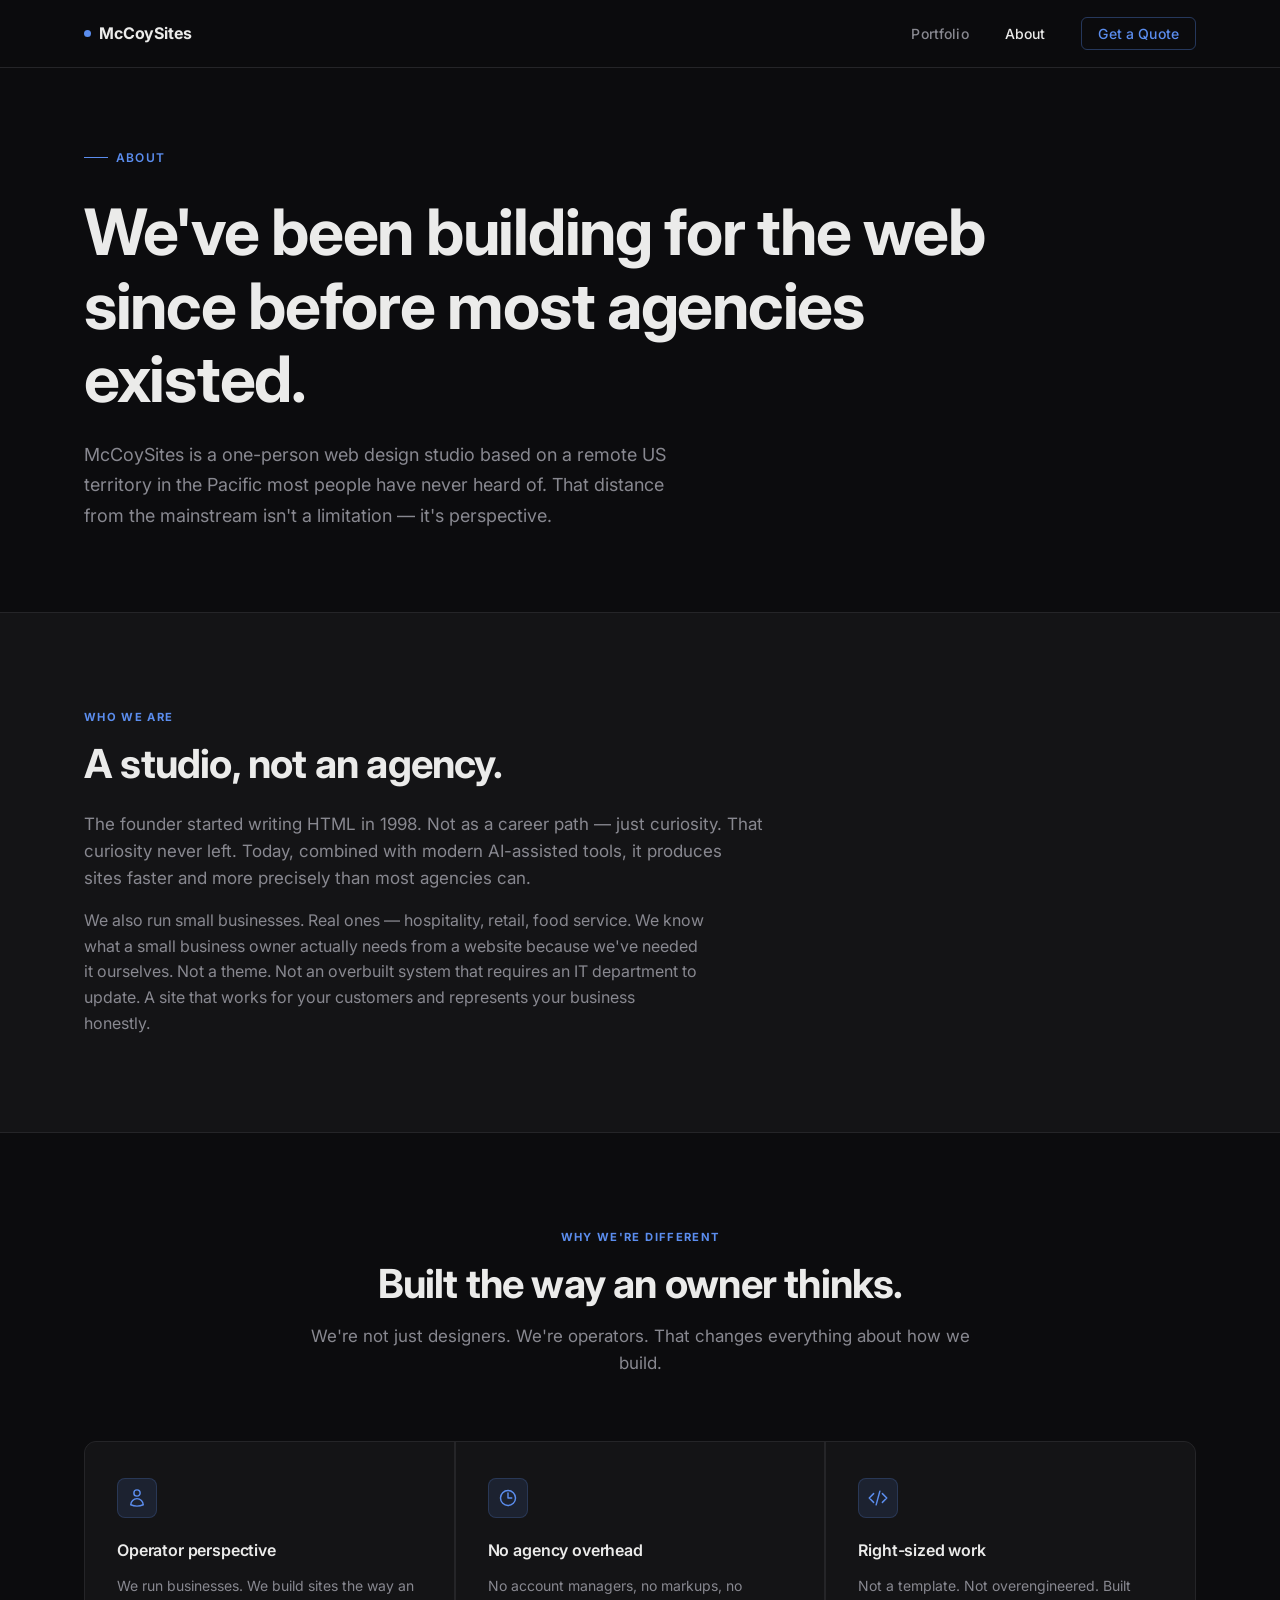
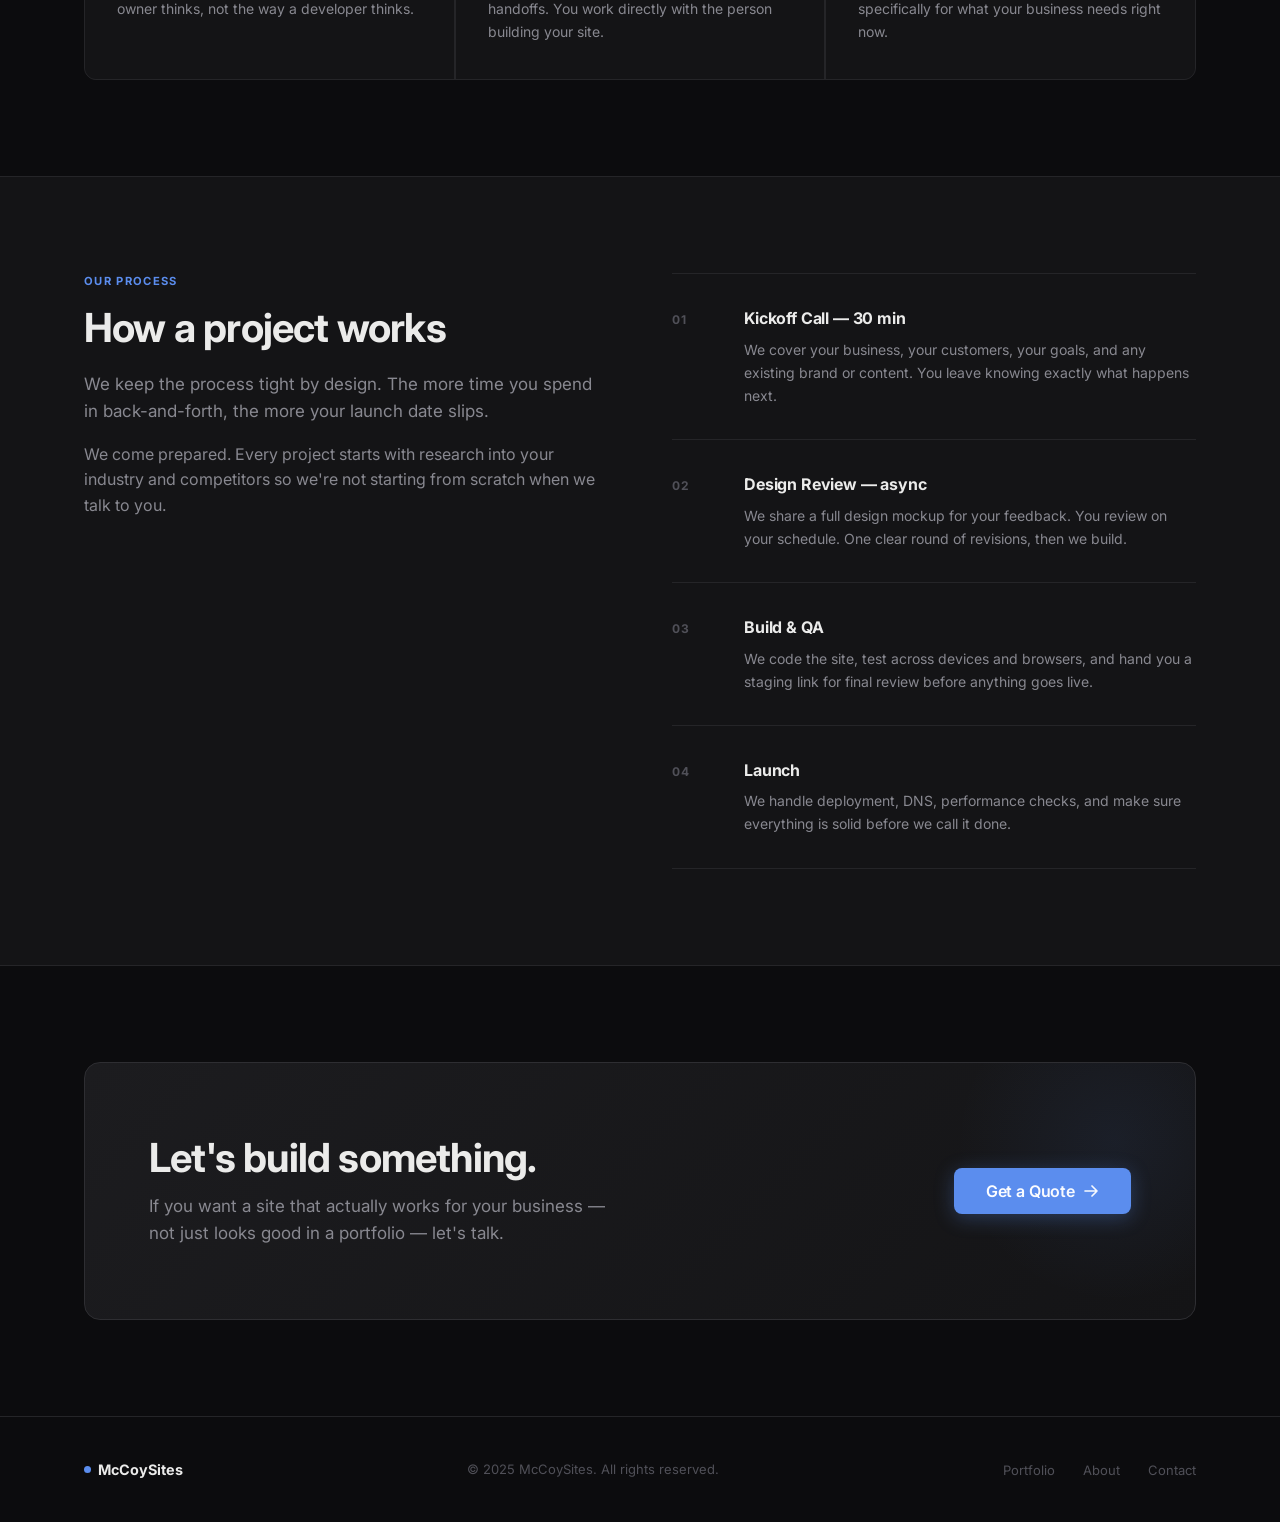
==== commit 6d04a79c: "remove about photo" ====
--- a/about.html
+++ b/about.html
@@ -46,37 +46,15 @@
   <!-- ── Who We Are ──────────────────────────────────────── -->
   <section class="section section--alt">
     <div class="container">
-      <div class="about-grid">
-        <div>
-          <div class="section-header__label" style="font-size: 0.7rem; font-weight: 700; letter-spacing: 0.12em; text-transform: uppercase; color: var(--accent); margin-bottom: 14px;">Who We Are</div>
-          <h2 style="margin-bottom: 24px;">A studio, not an agency.</h2>
-          <p style="font-size: 1.0625rem; margin-bottom: 16px;">
-            The founder started writing HTML in 1998. Not as a career path — just curiosity. That curiosity never left. Today, combined with modern AI-assisted tools, it produces sites faster and more precisely than most agencies can.
-          </p>
-          <p>
-            We also run small businesses. Real ones — hospitality, retail, food service. We know what a small business owner actually needs from a website because we've needed it ourselves. Not a theme. Not an overbuilt system that requires an IT department to update. A site that works for your customers and represents your business honestly.
-          </p>
-        </div>
-
-        <div>
-          <!-- PLACEHOLDER: Replace with a real photo or designed visual -->
-          <div
-            data-placeholder="Photo or visual — owner portrait or studio image"
-            style="
-              aspect-ratio: 4/5;
-              background: var(--surface-2);
-              border: 1px solid var(--border);
-              border-radius: 12px;
-              display: flex;
-              align-items: center;
-              justify-content: center;
-              flex-direction: column;
-              gap: 12px;
-            "
-          >
-            <span class="placeholder-label">Photo coming soon</span>
-          </div>
-        </div>
+      <div style="max-width: 680px;">
+        <div class="section-header__label" style="font-size: 0.7rem; font-weight: 700; letter-spacing: 0.12em; text-transform: uppercase; color: var(--accent); margin-bottom: 14px;">Who We Are</div>
+        <h2 style="margin-bottom: 24px;">A studio, not an agency.</h2>
+        <p style="font-size: 1.0625rem; margin-bottom: 16px;">
+          The founder started writing HTML in 1998. Not as a career path — just curiosity. That curiosity never left. Today, combined with modern AI-assisted tools, it produces sites faster and more precisely than most agencies can.
+        </p>
+        <p>
+          We also run small businesses. Real ones — hospitality, retail, food service. We know what a small business owner actually needs from a website because we've needed it ourselves. Not a theme. Not an overbuilt system that requires an IT department to update. A site that works for your customers and represents your business honestly.
+        </p>
       </div>
     </div>
   </section>
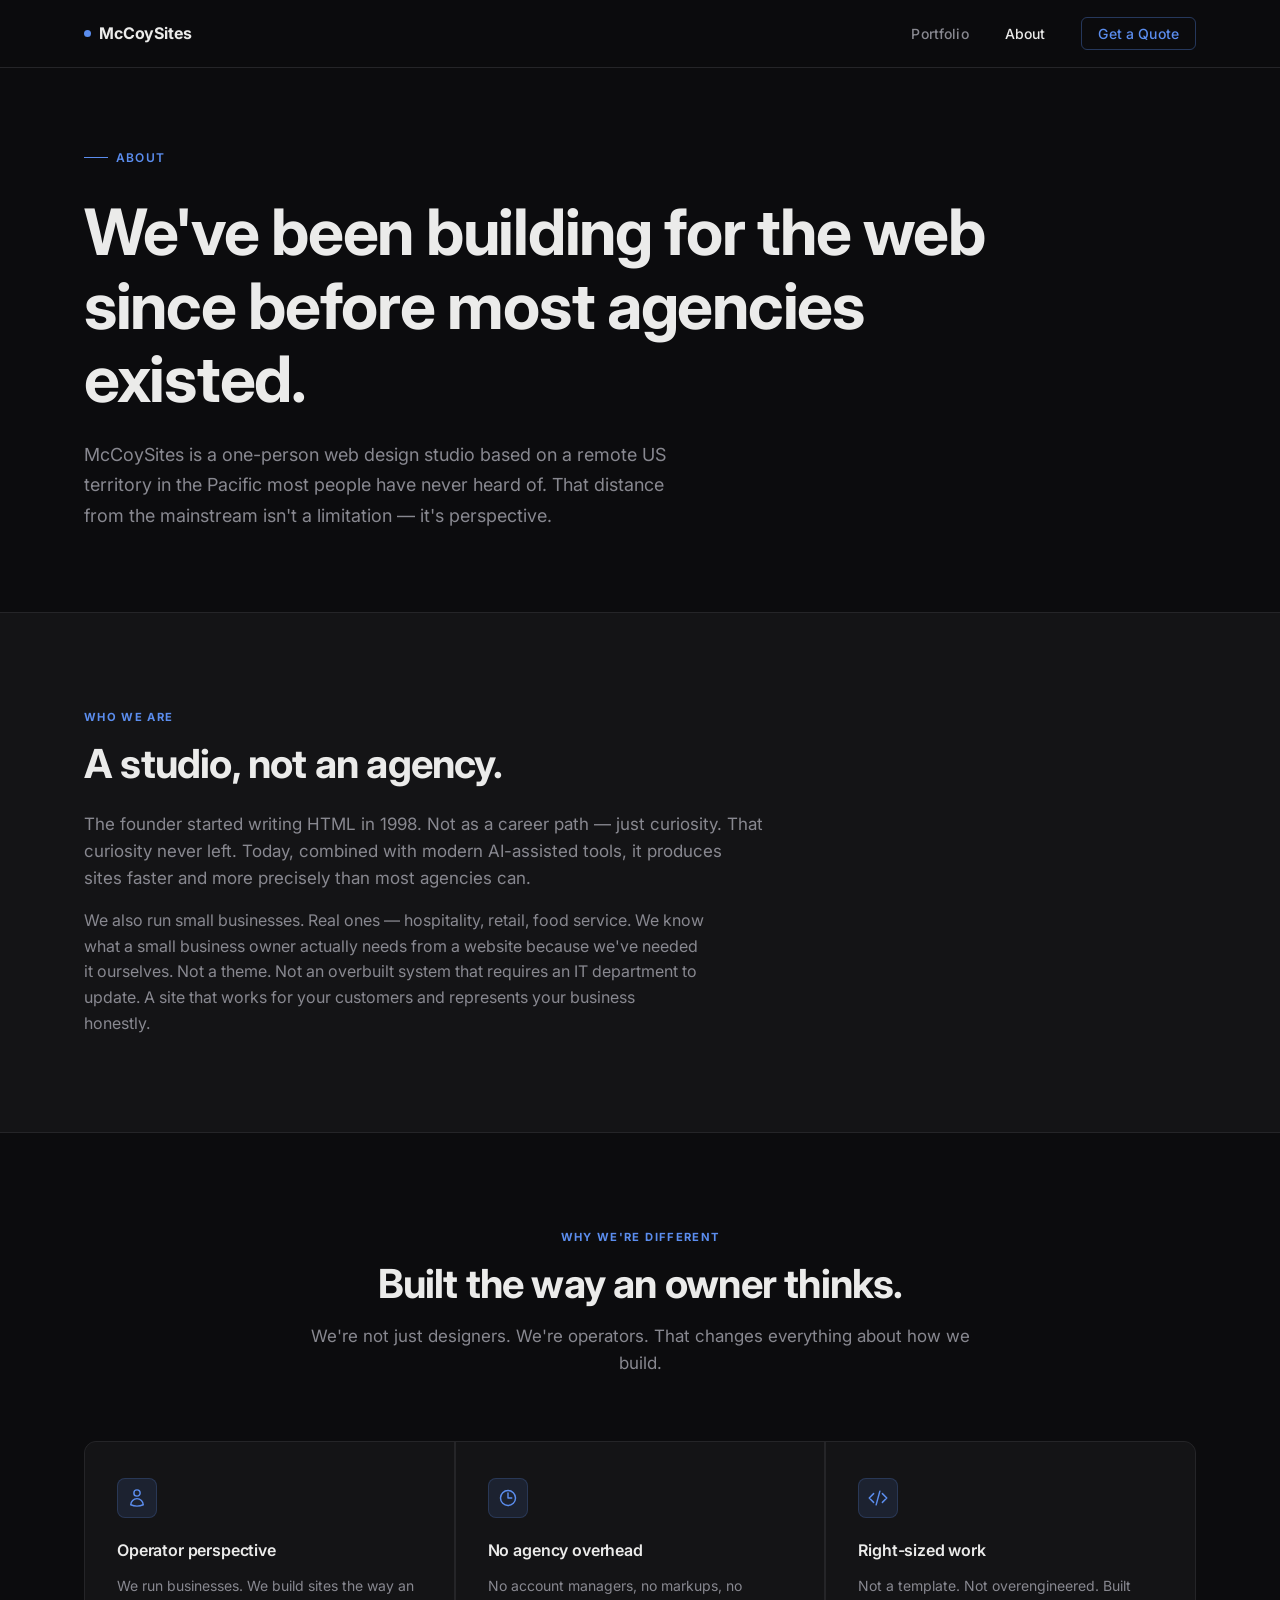
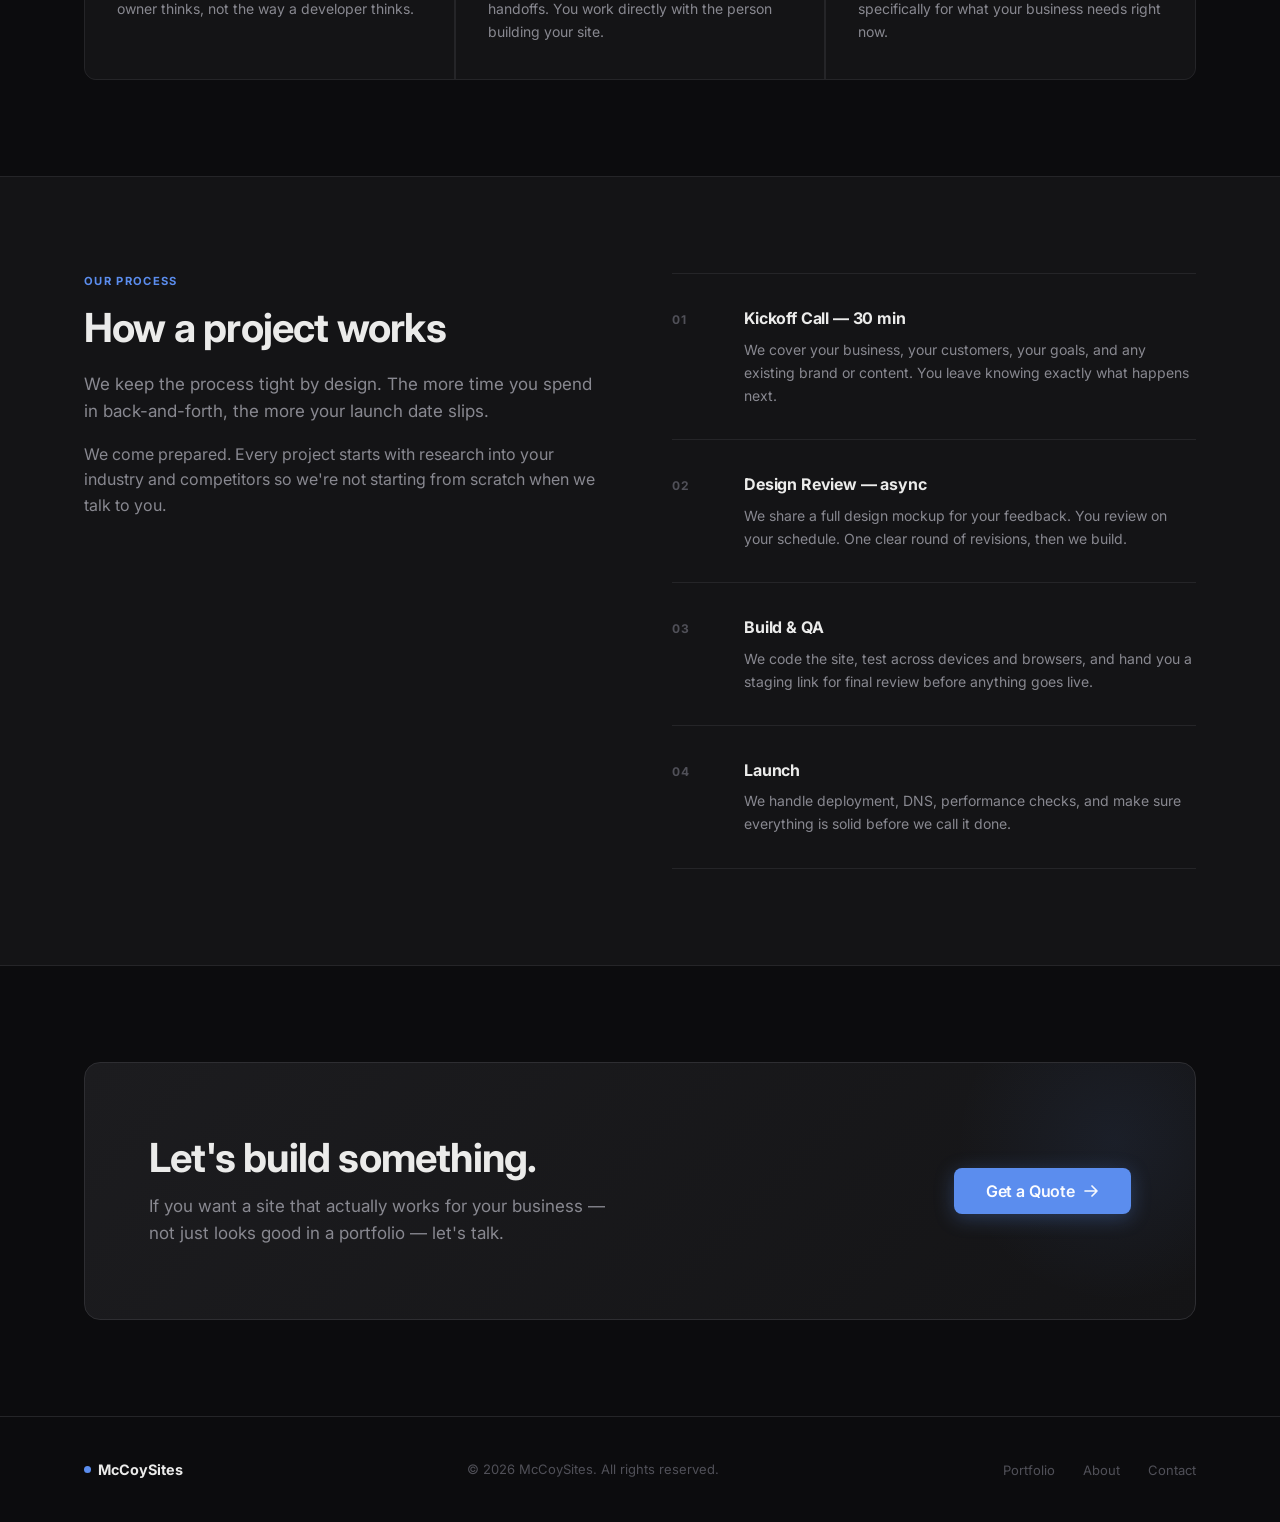
==== commit 53b503c5: "update copyright" ====
--- a/about.html
+++ b/about.html
@@ -166,7 +166,8 @@
         <span class="nav__logo-dot"></span>
         McCoySites
       </div>
-      <p class="footer__copy">© 2025 McCoySites. All rights reserved.</p>
+      <p class="footer__copy">© <span id="footer-year"></span> McCoySites. All rights reserved.</p>
+      <script>document.getElementById('footer-year').textContent = new Date().getFullYear();</script>
       <ul class="footer__links">
         <li><a href="portfolio.html">Portfolio</a></li>
         <li><a href="about.html">About</a></li>
--- a/css/styles.css
+++ b/css/styles.css
@@ -420,6 +420,11 @@
 /* On portfolio page: all equal */
 .portfolio-grid--equal .portfolio-card {
   grid-column: span 4;
+}
+
+/* Featured card overrides equal grid — matches index.html span-7 treatment */
+.portfolio-grid--equal .portfolio-card--featured {
+  grid-column: span 8;
 }
 
 .portfolio-card__thumb {
@@ -868,6 +873,10 @@
     grid-column: span 6;
   }
 
+  .portfolio-grid--equal .portfolio-card--featured {
+    grid-column: span 12;
+  }
+
   .about-grid,
   .contact-layout {
     grid-template-columns: 1fr;
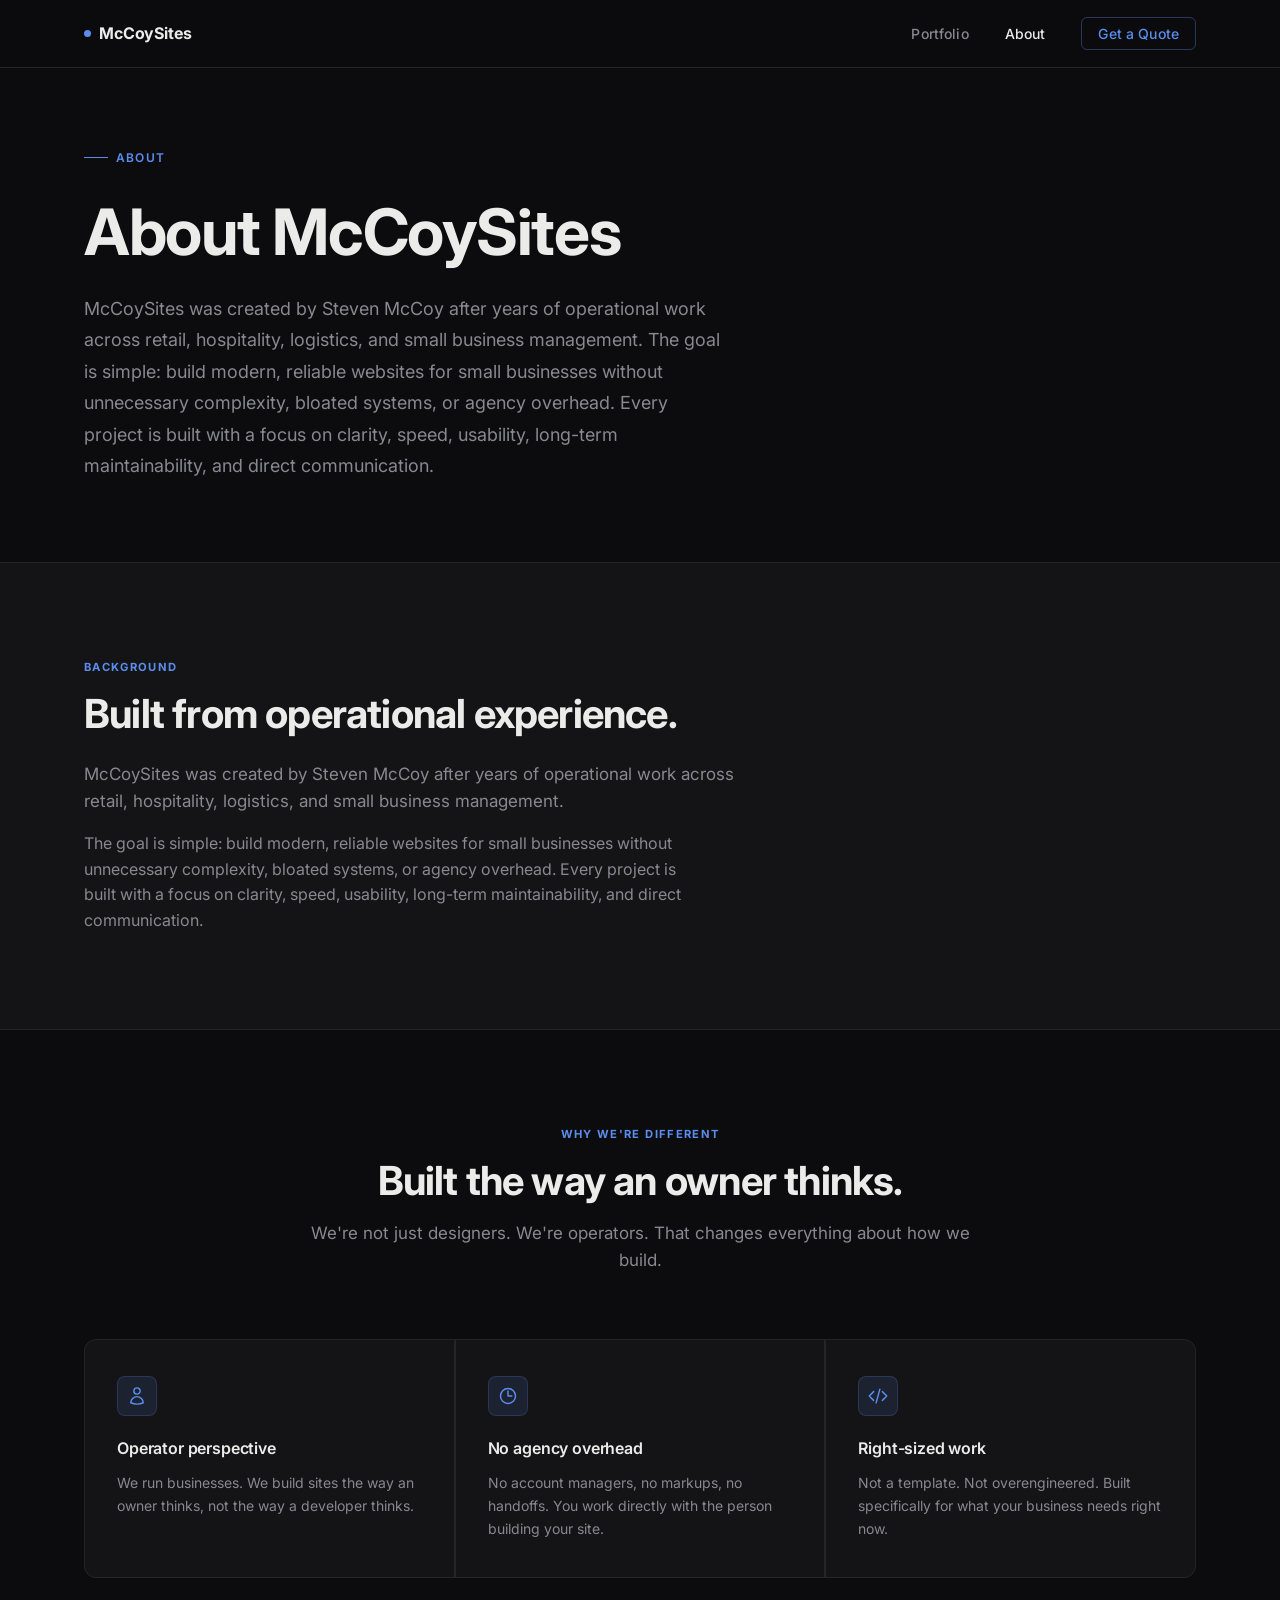
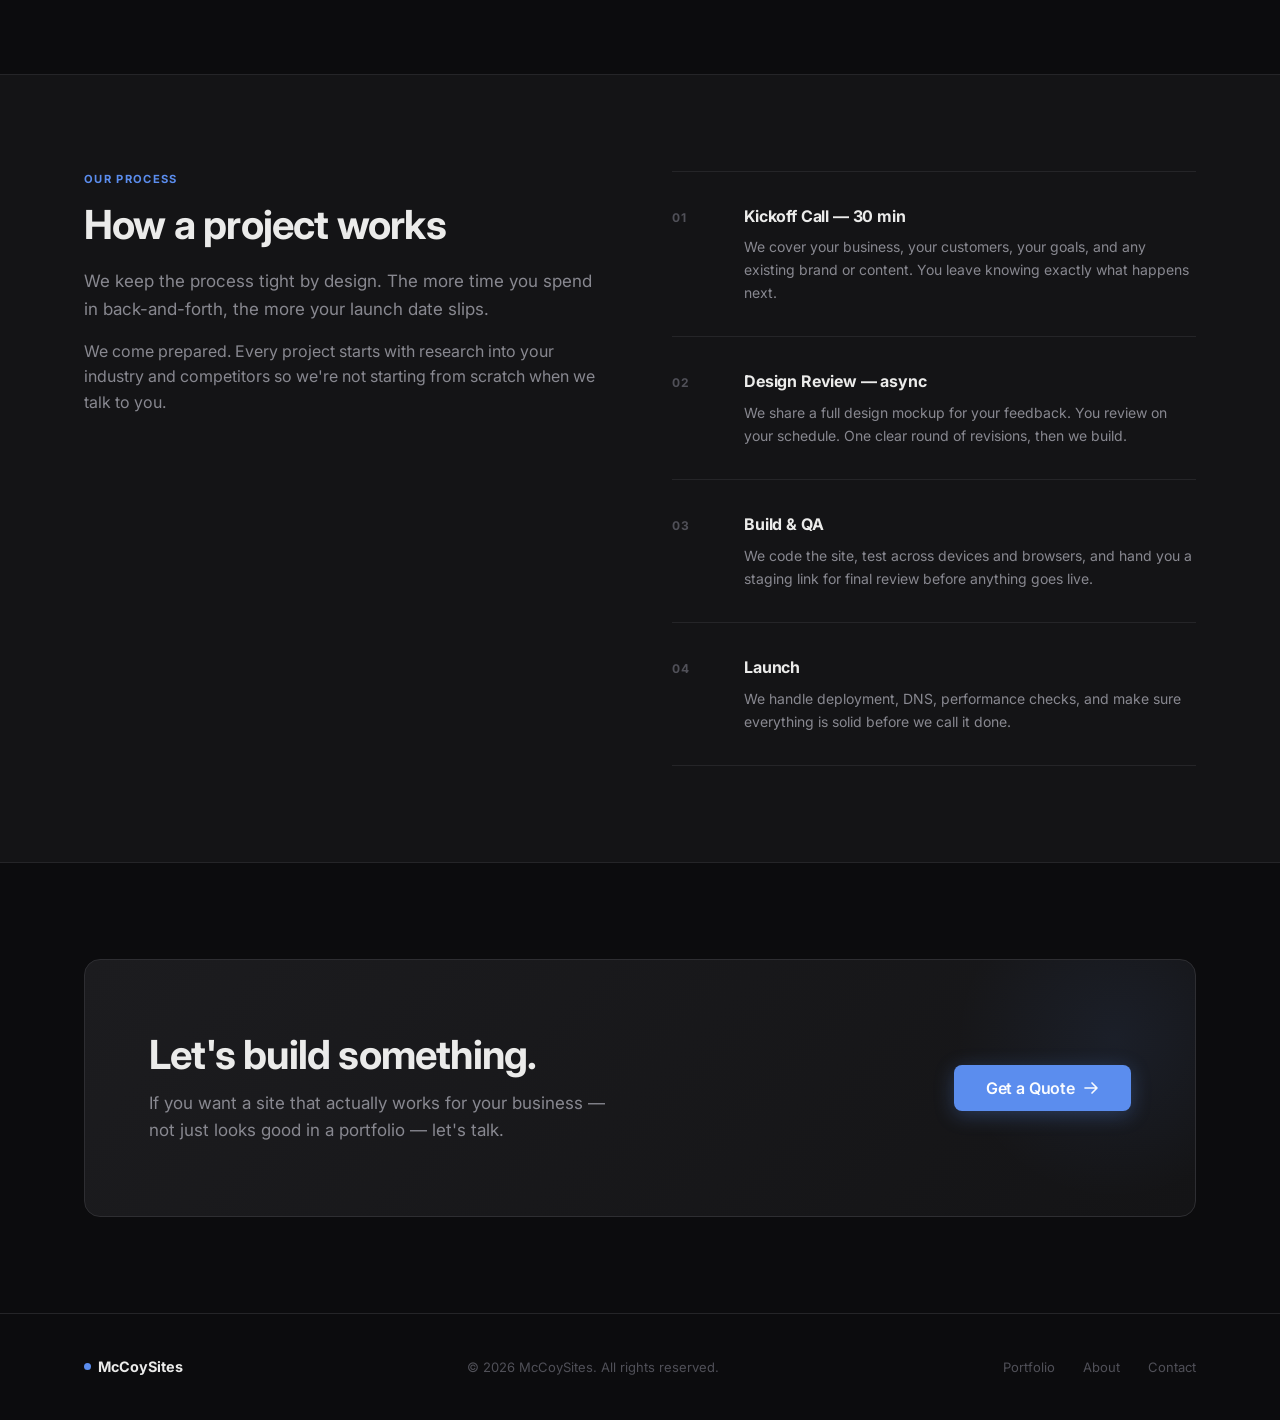
==== commit 12289e05: "refined after chatgpt review" ====
--- a/about.html
+++ b/about.html
@@ -36,9 +36,9 @@
   <section class="about-hero">
     <div class="container">
       <span class="hero__label">About</span>
-      <h1 style="margin-bottom: 24px; max-width: 22ch;">We've been building for the web since before most agencies existed.</h1>
-      <p style="font-size: 1.125rem; color: var(--text-2); max-width: 54ch; line-height: 1.7;">
-        McCoySites is a one-person web design studio based on a remote US territory in the Pacific most people have never heard of. That distance from the mainstream isn't a limitation — it's perspective.
+      <h1 style="margin-bottom: 24px; max-width: 18ch;">About McCoySites</h1>
+      <p style="font-size: 1.125rem; color: var(--text-2); max-width: 58ch; line-height: 1.75;">
+        McCoySites was created by Steven McCoy after years of operational work across retail, hospitality, logistics, and small business management. The goal is simple: build modern, reliable websites for small businesses without unnecessary complexity, bloated systems, or agency overhead. Every project is built with a focus on clarity, speed, usability, long-term maintainability, and direct communication.
       </p>
     </div>
   </section>
@@ -47,13 +47,13 @@
   <section class="section section--alt">
     <div class="container">
       <div style="max-width: 680px;">
-        <div class="section-header__label" style="font-size: 0.7rem; font-weight: 700; letter-spacing: 0.12em; text-transform: uppercase; color: var(--accent); margin-bottom: 14px;">Who We Are</div>
-        <h2 style="margin-bottom: 24px;">A studio, not an agency.</h2>
+        <div class="section-header__label" style="font-size: 0.7rem; font-weight: 700; letter-spacing: 0.12em; text-transform: uppercase; color: var(--accent); margin-bottom: 14px;">Background</div>
+        <h2 style="margin-bottom: 24px;">Built from operational experience.</h2>
         <p style="font-size: 1.0625rem; margin-bottom: 16px;">
-          The founder started writing HTML in 1998. Not as a career path — just curiosity. That curiosity never left. Today, combined with modern AI-assisted tools, it produces sites faster and more precisely than most agencies can.
+          McCoySites was created by Steven McCoy after years of operational work across retail, hospitality, logistics, and small business management.
         </p>
         <p>
-          We also run small businesses. Real ones — hospitality, retail, food service. We know what a small business owner actually needs from a website because we've needed it ourselves. Not a theme. Not an overbuilt system that requires an IT department to update. A site that works for your customers and represents your business honestly.
+          The goal is simple: build modern, reliable websites for small businesses without unnecessary complexity, bloated systems, or agency overhead. Every project is built with a focus on clarity, speed, usability, long-term maintainability, and direct communication.
         </p>
       </div>
     </div>
--- a/css/styles.css
+++ b/css/styles.css
@@ -451,16 +451,6 @@
   gap: 10px;
 }
 
-.placeholder-label {
-  font-size: 0.6875rem;
-  font-weight: 600;
-  letter-spacing: 0.1em;
-  text-transform: uppercase;
-  color: var(--text-3);
-  border: 1px dashed var(--border-light);
-  padding: 6px 12px;
-  border-radius: 4px;
-}
 
 .portfolio-card__body {
   padding: 24px;
@@ -816,29 +806,6 @@
   margin: 0;
 }
 
-/* ── Placeholder notices ──────────────────────────────────── */
-/* Red indicator so nothing fake ships accidentally */
-[data-placeholder] {
-  outline: 2px dashed rgba(220, 60, 60, 0.5);
-  outline-offset: 2px;
-  position: relative;
-}
-
-[data-placeholder]::after {
-  content: '⚠ PLACEHOLDER: ' attr(data-placeholder);
-  position: absolute;
-  top: 4px;
-  left: 4px;
-  font-family: var(--mono);
-  font-size: 10px;
-  background: rgba(200, 40, 40, 0.9);
-  color: #fff;
-  padding: 2px 8px;
-  border-radius: 3px;
-  z-index: 10;
-  white-space: nowrap;
-  pointer-events: none;
-}
 
 /* ── How It Works (index) ─────────────────────────────────── */
 .how-it-works-grid {
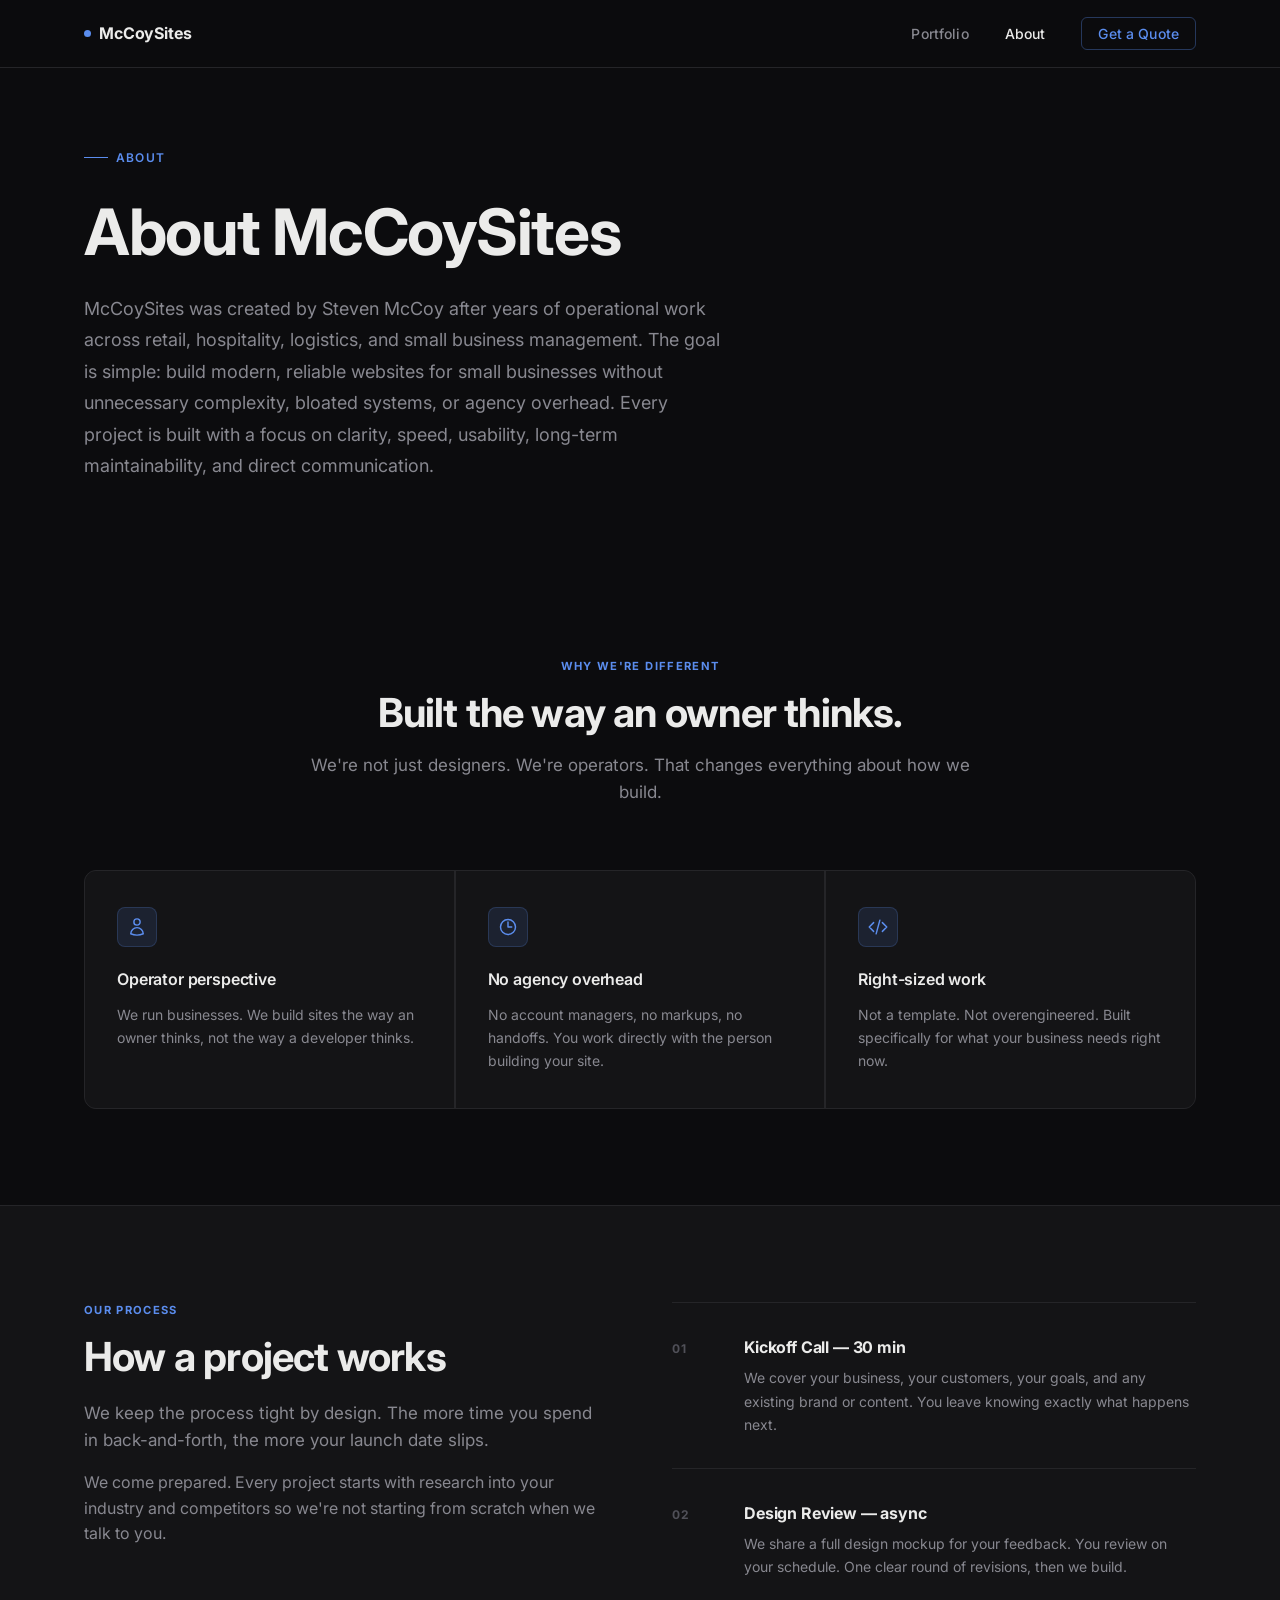
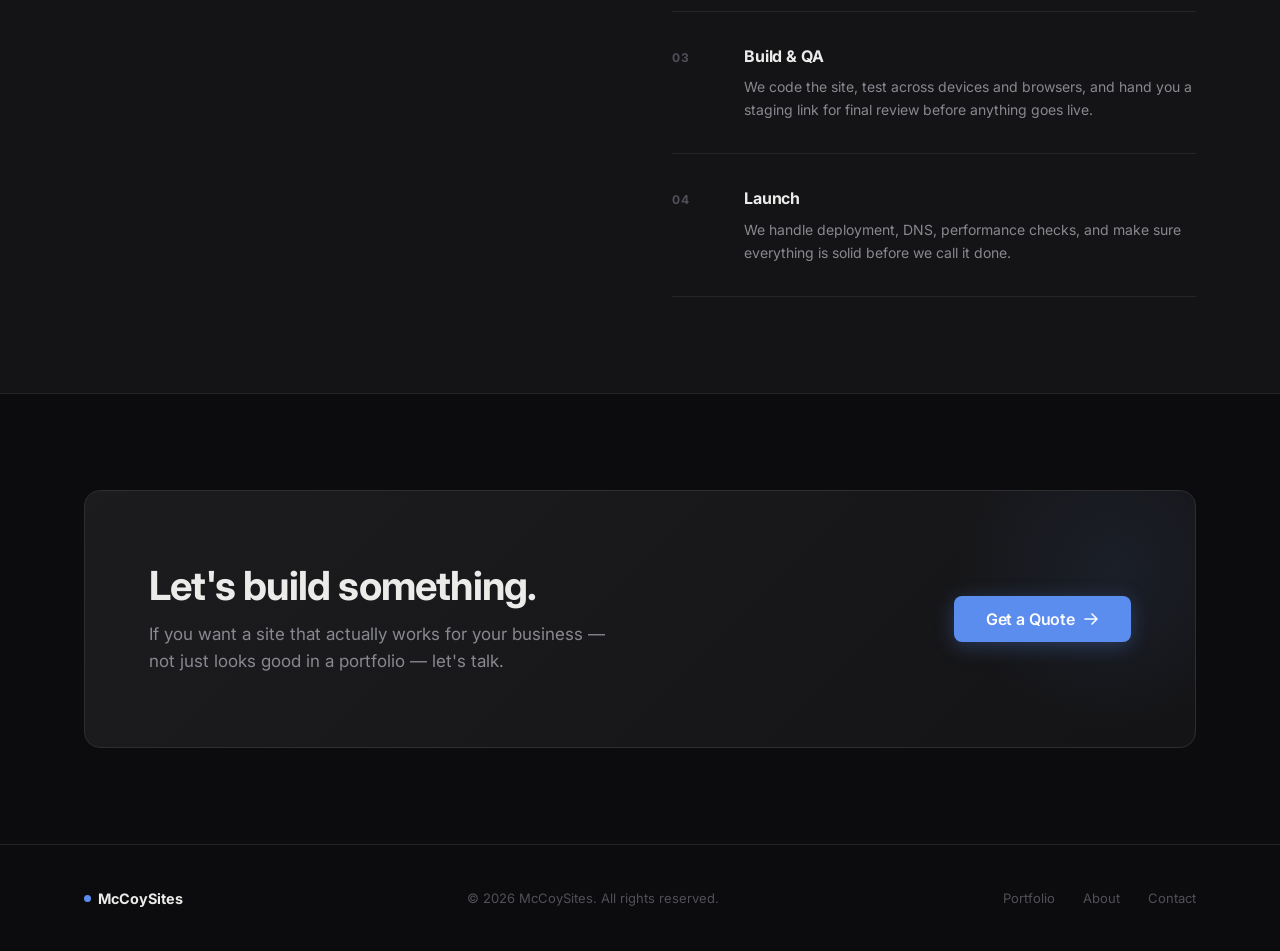
==== commit ffe13344: "Update about.html" ====
--- a/about.html
+++ b/about.html
@@ -43,23 +43,7 @@
     </div>
   </section>
 
-  <!-- ── Who We Are ──────────────────────────────────────── -->
-  <section class="section section--alt">
-    <div class="container">
-      <div style="max-width: 680px;">
-        <div class="section-header__label" style="font-size: 0.7rem; font-weight: 700; letter-spacing: 0.12em; text-transform: uppercase; color: var(--accent); margin-bottom: 14px;">Background</div>
-        <h2 style="margin-bottom: 24px;">Built from operational experience.</h2>
-        <p style="font-size: 1.0625rem; margin-bottom: 16px;">
-          McCoySites was created by Steven McCoy after years of operational work across retail, hospitality, logistics, and small business management.
-        </p>
-        <p>
-          The goal is simple: build modern, reliable websites for small businesses without unnecessary complexity, bloated systems, or agency overhead. Every project is built with a focus on clarity, speed, usability, long-term maintainability, and direct communication.
-        </p>
-      </div>
-    </div>
-  </section>
-
-  <!-- ── Why Small Business ───────────────────────────────── -->
+  <!-- ── Why We're Different ─────────────────────────────── -->
   <section class="section">
     <div class="container">
       <div style="max-width: 680px; margin: 0 auto; text-align: center; margin-bottom: 64px;">
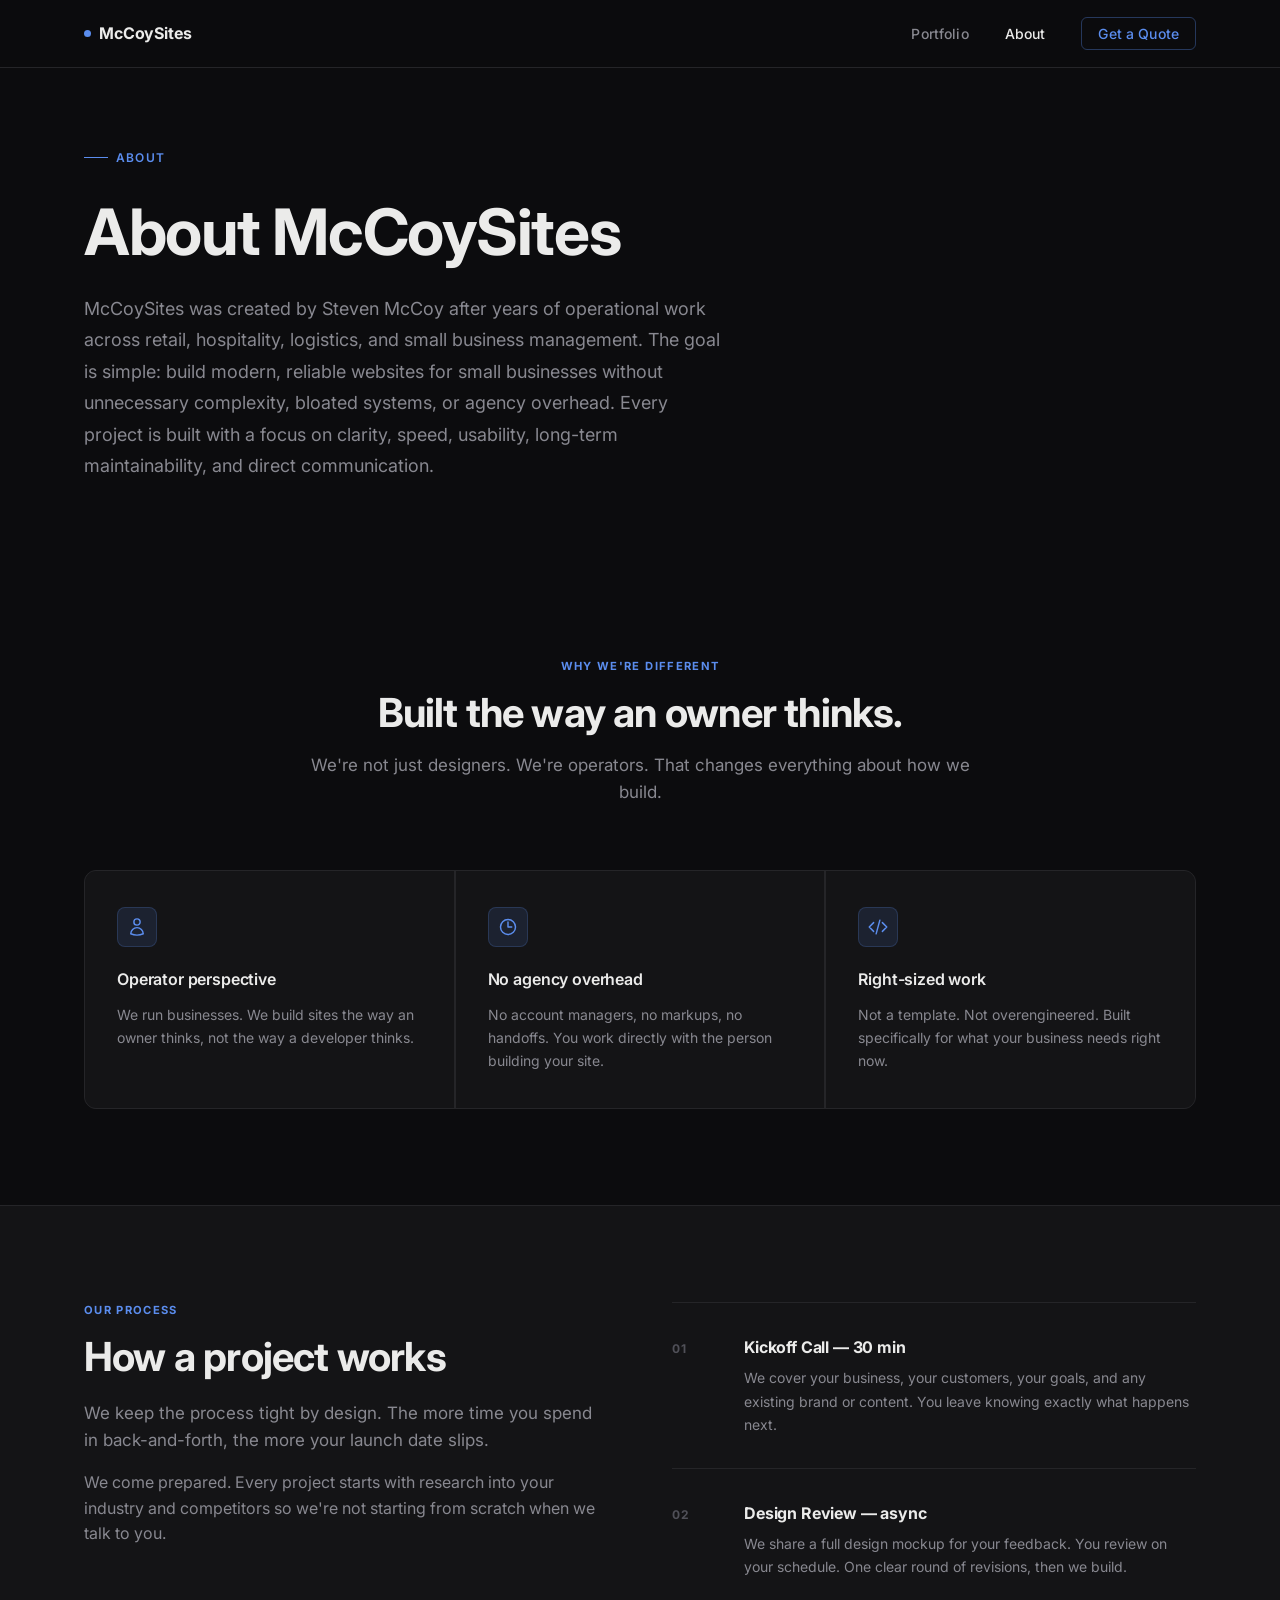
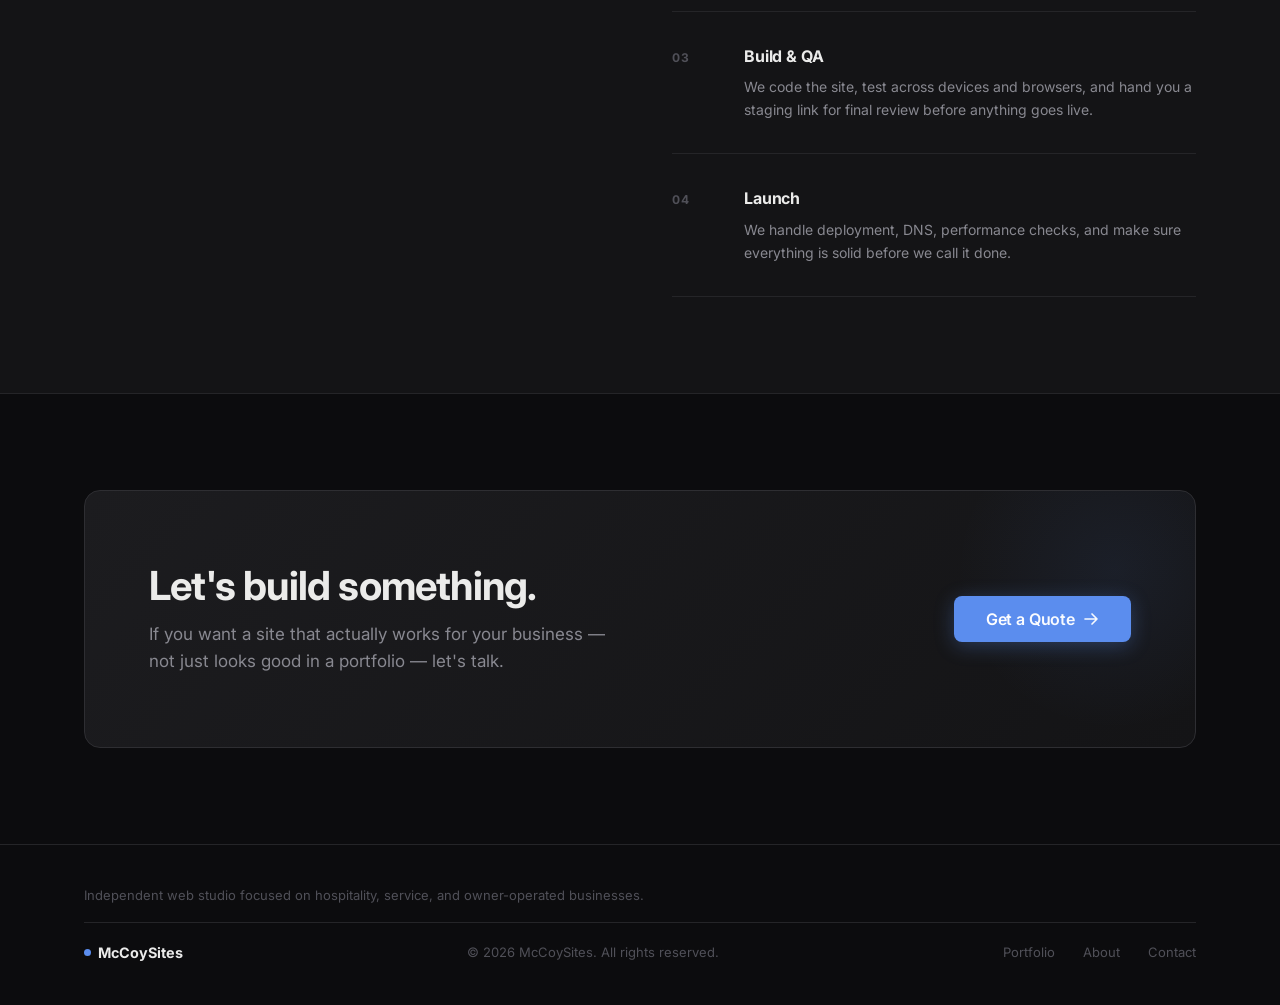
==== commit 15501b44: "chatgptupdates" ====
--- a/about.html
+++ b/about.html
@@ -145,6 +145,9 @@
 
   <!-- ── Footer ───────────────────────────────────────────── -->
   <footer class="footer">
+    <div class="container">
+      <p class="footer__tagline">Independent web studio focused on hospitality, service, and owner-operated businesses.</p>
+    </div>
     <div class="container footer__inner">
       <div class="footer__logo">
         <span class="nav__logo-dot"></span>
--- a/css/styles.css
+++ b/css/styles.css
@@ -253,6 +253,33 @@
   flex-wrap: wrap;
 }
 
+.hero__promises {
+  list-style: none;
+  display: flex;
+  flex-wrap: wrap;
+  gap: 8px 28px;
+  margin-top: 28px;
+  padding: 0;
+}
+
+.hero__promises li {
+  font-size: 0.8125rem;
+  color: var(--text-3);
+  display: flex;
+  align-items: center;
+  gap: 7px;
+}
+
+.hero__promises li::before {
+  content: '';
+  display: block;
+  width: 4px;
+  height: 4px;
+  border-radius: 50%;
+  background: var(--accent);
+  flex-shrink: 0;
+}
+
 /* ── Buttons ──────────────────────────────────────────────── */
 .btn {
   display: inline-flex;
@@ -429,7 +456,8 @@
 
 .portfolio-card__thumb {
   width: 100%;
-  aspect-ratio: 16 / 9;
+  min-height: 220px;
+  height: 220px;
   overflow: hidden;
 }
 
@@ -441,14 +469,21 @@
   display: block;
 }
 
-
-/* Placeholder thumbnail styling */
+/* Placeholder thumbnail — matches card height, site color scheme */
 .portfolio-card__thumb--placeholder {
+  background: var(--surface-2);
   display: flex;
   align-items: center;
   justify-content: center;
-  flex-direction: column;
-  gap: 10px;
+  min-height: 220px;
+  height: 220px;
+}
+
+.portfolio-card__thumb--placeholder span {
+  font-size: 0.9375rem;
+  font-weight: 600;
+  color: var(--text-2);
+  letter-spacing: -0.01em;
 }
 
 
@@ -775,6 +810,15 @@
   display: flex;
   align-items: center;
   gap: 7px;
+}
+
+.footer__tagline {
+  font-size: 0.8125rem;
+  color: var(--text-3);
+  max-width: none;
+  padding-bottom: 16px;
+  margin-bottom: 16px;
+  border-bottom: 1px solid var(--border);
 }
 
 .footer__copy {
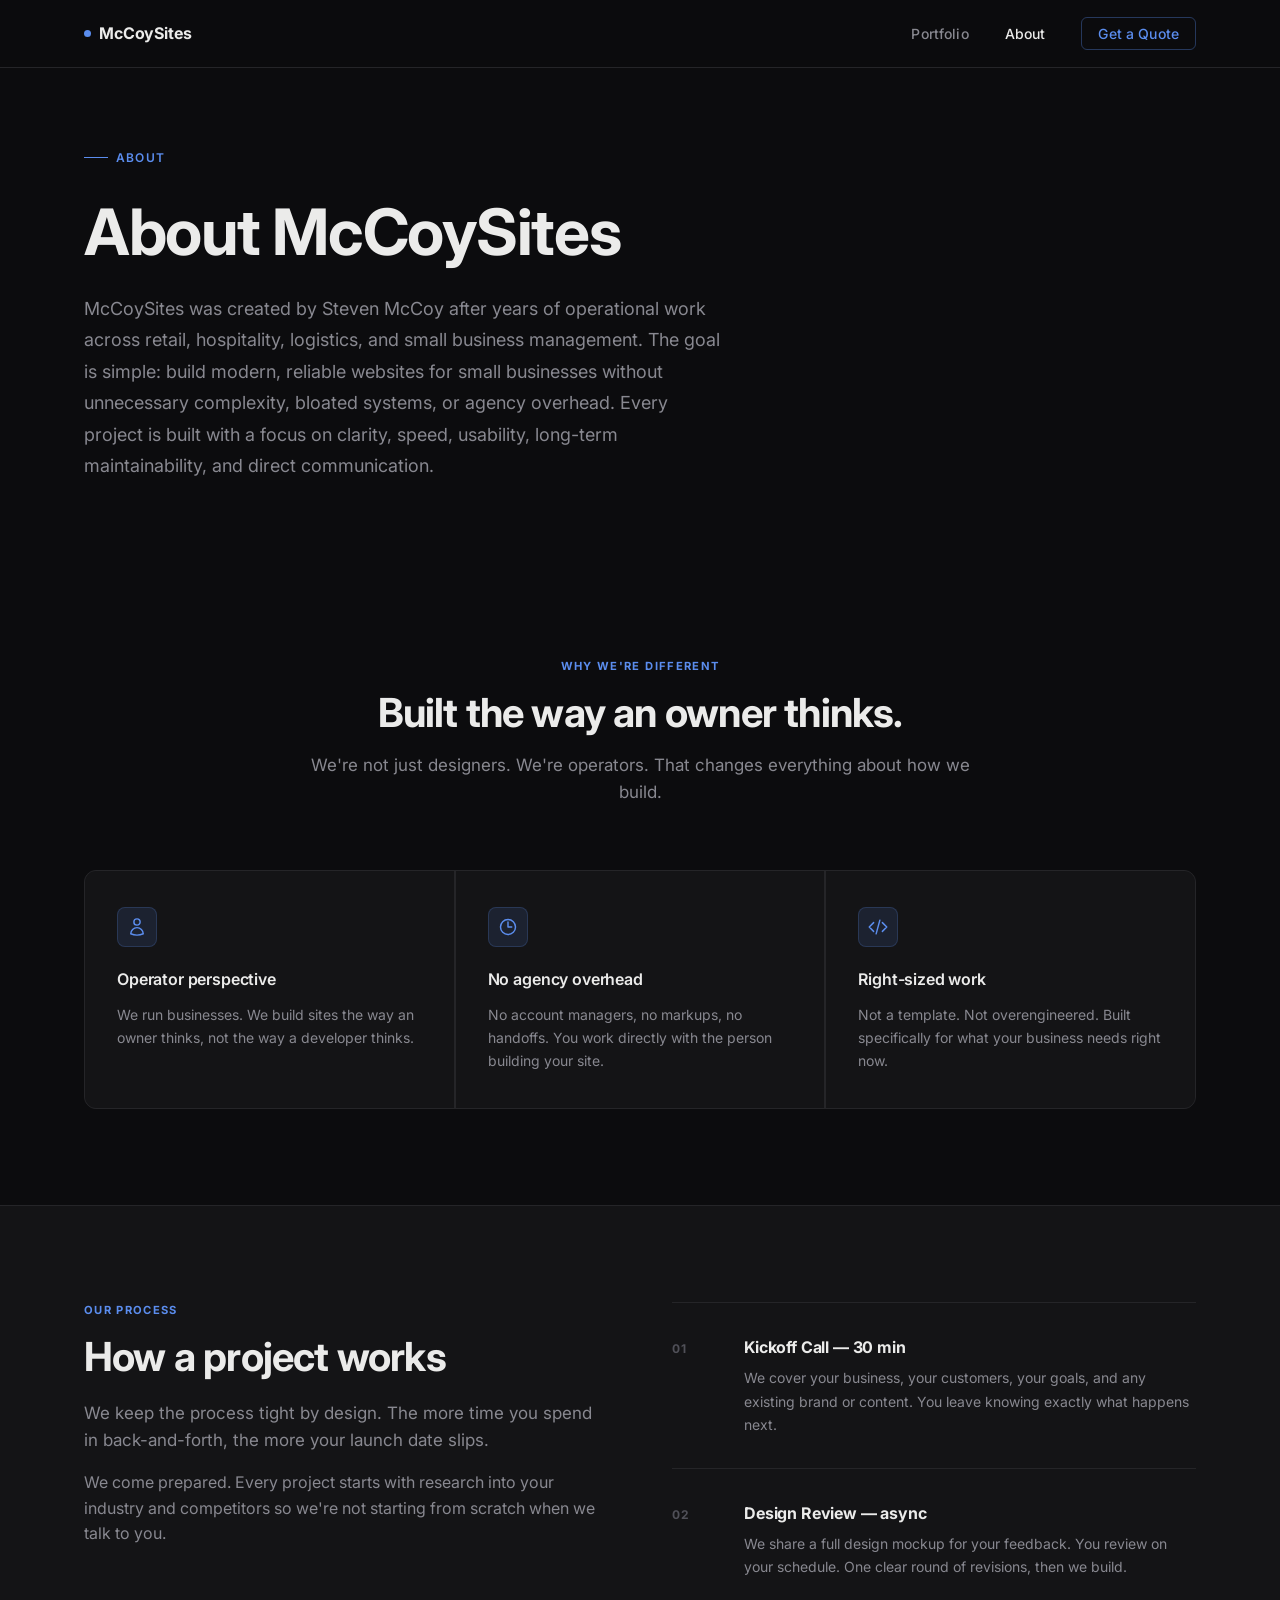
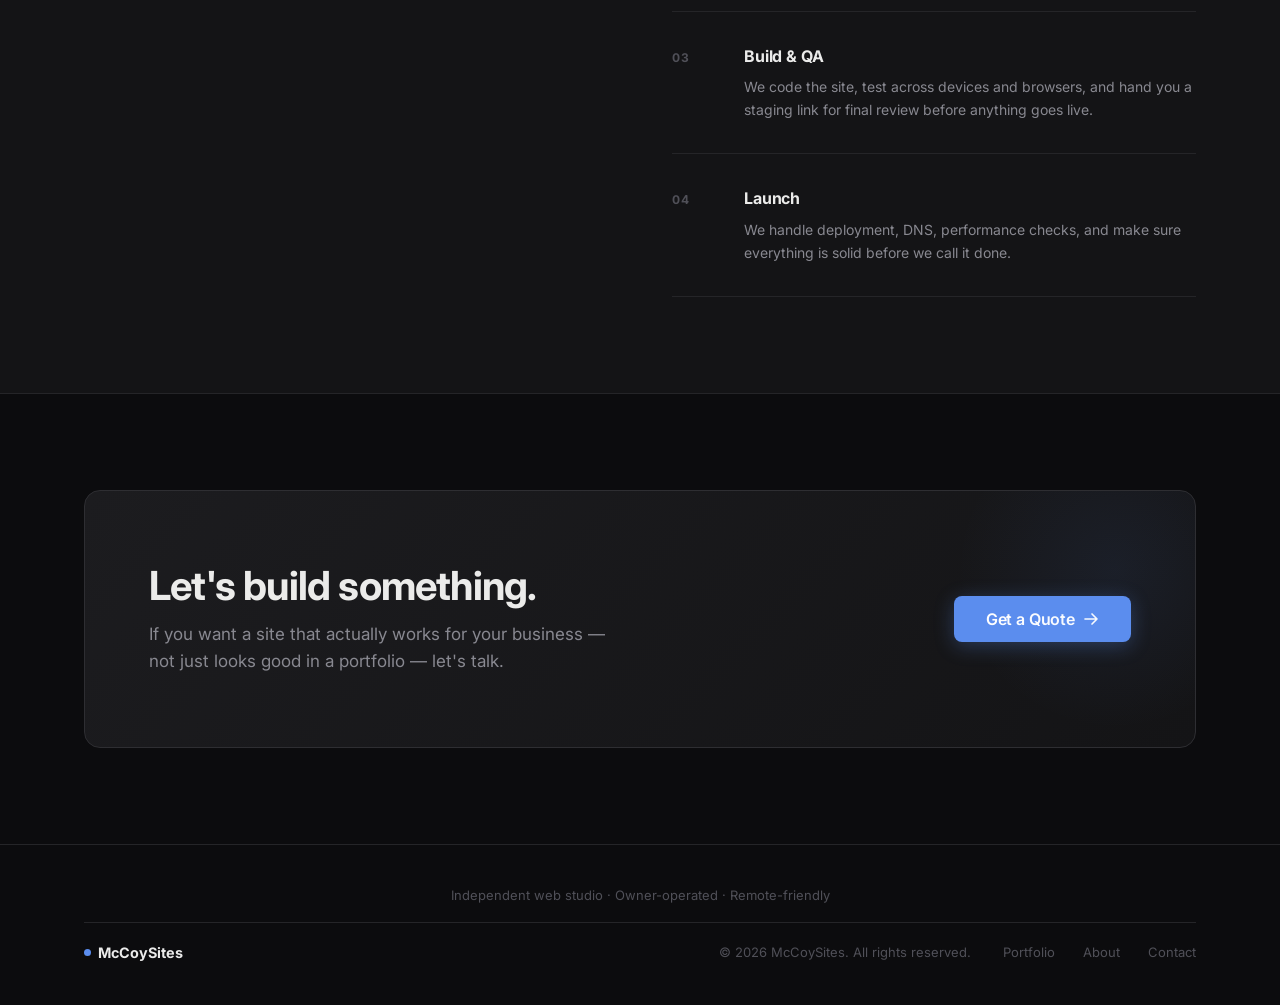
==== commit c8279015: "more updates" ====
--- a/about.html
+++ b/about.html
@@ -146,7 +146,7 @@
   <!-- ── Footer ───────────────────────────────────────────── -->
   <footer class="footer">
     <div class="container">
-      <p class="footer__tagline">Independent web studio focused on hospitality, service, and owner-operated businesses.</p>
+      <p class="footer__tagline">Independent web studio · Owner-operated · Remote-friendly</p>
     </div>
     <div class="container footer__inner">
       <div class="footer__logo">
--- a/css/styles.css
+++ b/css/styles.css
@@ -231,7 +231,7 @@
 
 .hero__headline {
   margin-bottom: 24px;
-  max-width: 14ch;
+  max-width: 22ch;
 }
 
 .hero__headline em {
@@ -254,30 +254,11 @@
 }
 
 .hero__promises {
-  list-style: none;
-  display: flex;
-  flex-wrap: wrap;
-  gap: 8px 28px;
   margin-top: 28px;
-  padding: 0;
-}
-
-.hero__promises li {
-  font-size: 0.8125rem;
+  font-size: 0.8rem;
   color: var(--text-3);
-  display: flex;
-  align-items: center;
-  gap: 7px;
-}
-
-.hero__promises li::before {
-  content: '';
-  display: block;
-  width: 4px;
-  height: 4px;
-  border-radius: 50%;
-  background: var(--accent);
-  flex-shrink: 0;
+  letter-spacing: 0.01em;
+  max-width: none;
 }
 
 /* ── Buttons ──────────────────────────────────────────────── */
@@ -798,9 +779,16 @@
 .footer__inner {
   display: flex;
   align-items: center;
-  justify-content: space-between;
-  gap: 24px;
+  justify-content: flex-start;
+  gap: 32px;
   flex-wrap: wrap;
+}
+
+.footer__copy {
+  font-size: 0.8125rem;
+  color: var(--text-3);
+  max-width: none;
+  margin-left: auto;
 }
 
 .footer__logo {
@@ -816,15 +804,11 @@
   font-size: 0.8125rem;
   color: var(--text-3);
   max-width: none;
+  white-space: nowrap;
+  text-align: center;
   padding-bottom: 16px;
   margin-bottom: 16px;
   border-bottom: 1px solid var(--border);
-}
-
-.footer__copy {
-  font-size: 0.8125rem;
-  color: var(--text-3);
-  max-width: none;
 }
 
 .footer__links {
